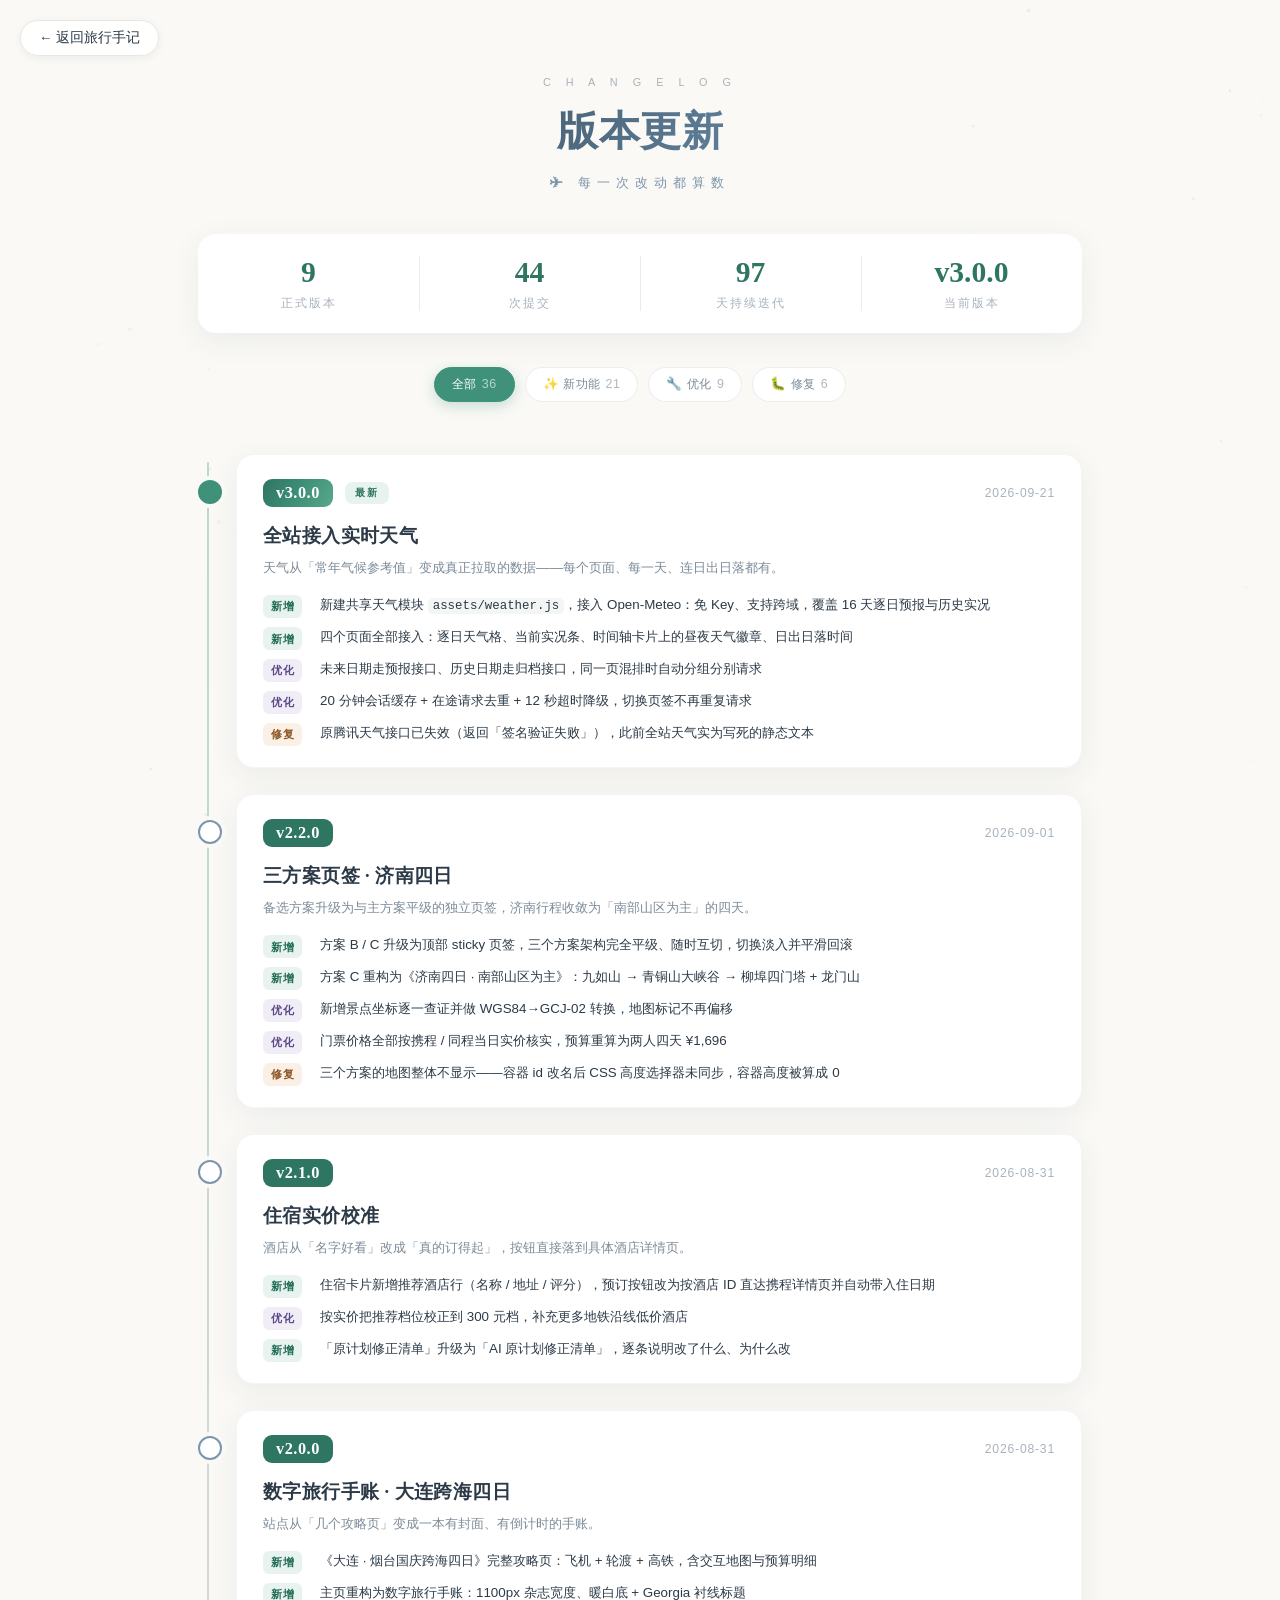
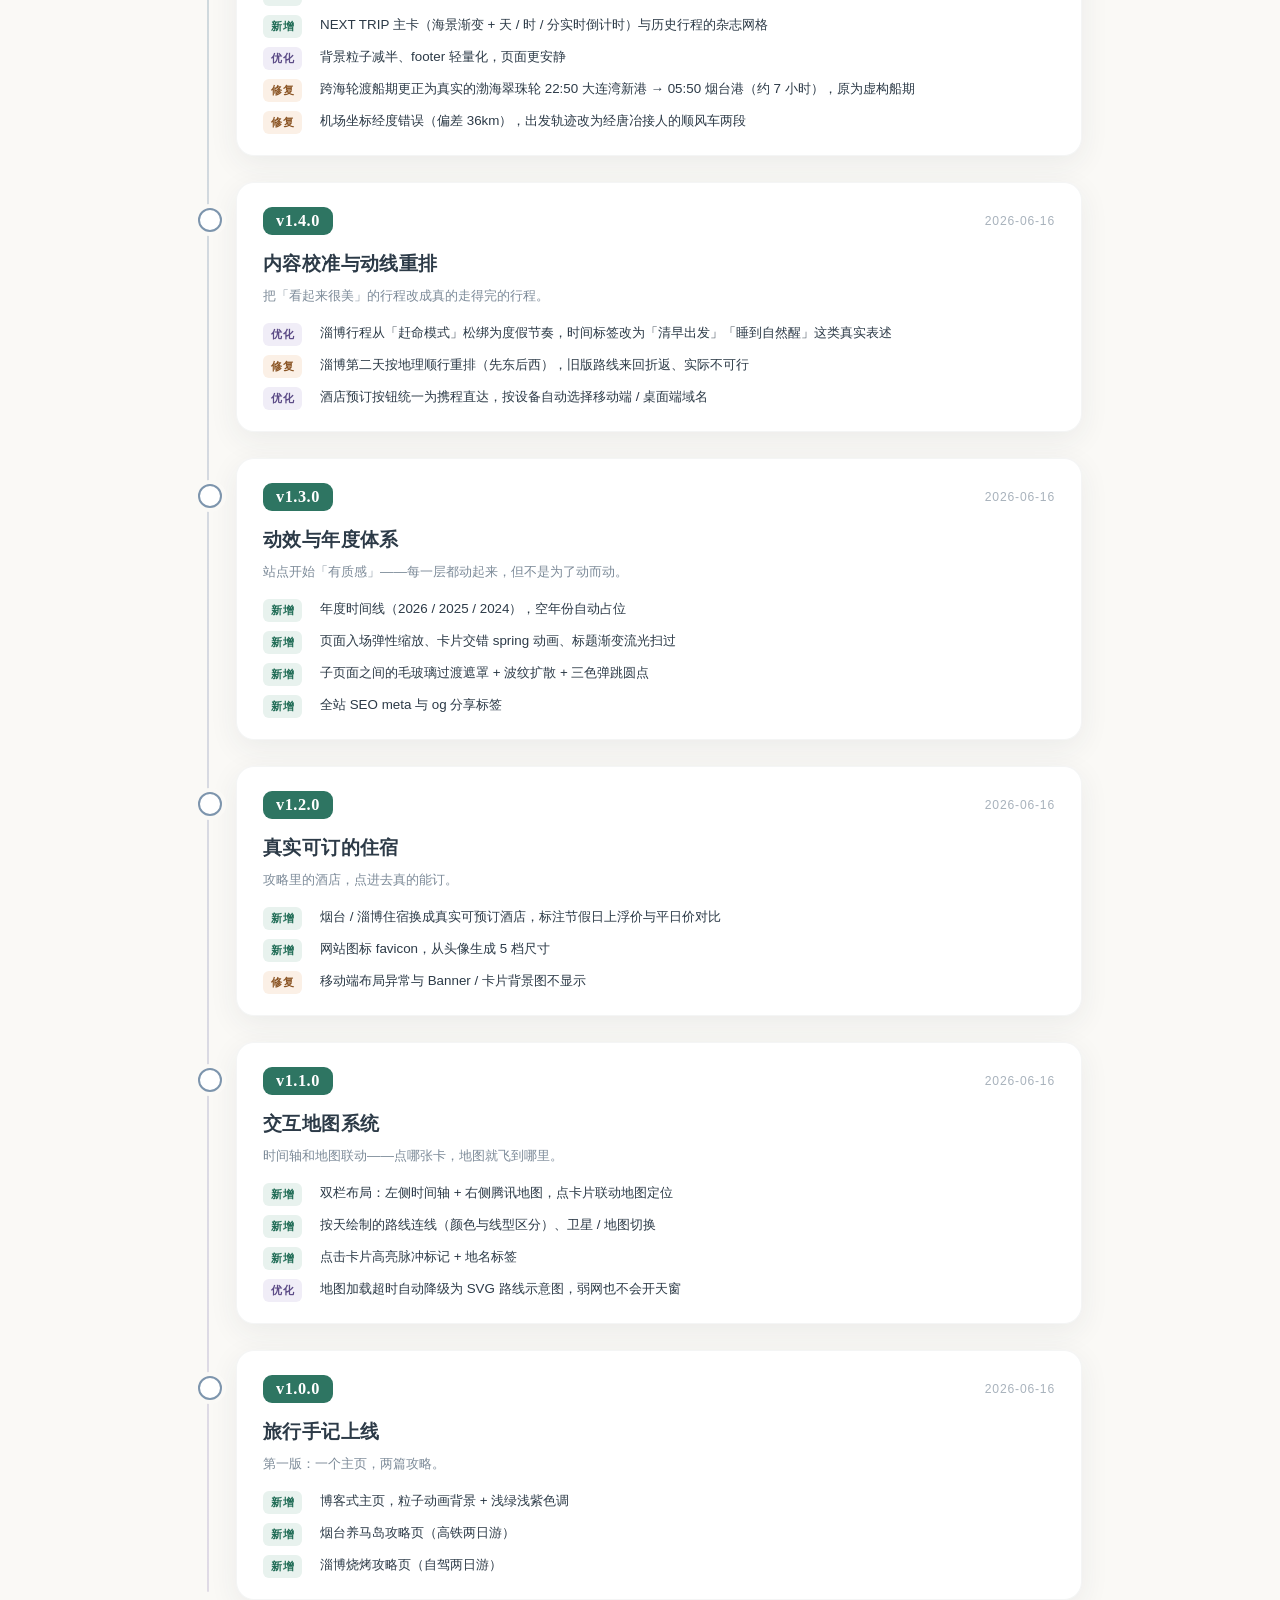
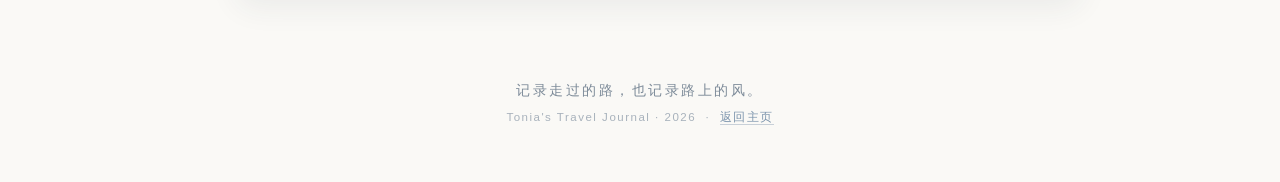
==== changelog/index.html @ cb2de450 "feat: 新增版本更新页 changelog，记录每次迭代 - 新建 changelog/index.html：竖向时间轴 + 版本卡片，收录 9 个正式版本、36 条变更 - 版本体系梳理自 44" ====
<!DOCTYPE html>
<html lang="zh-CN">
<head>
<meta charset="UTF-8">
<meta name="viewport" content="width=device-width, initial-scale=1.0">
<meta name="description" content="Tonia's Travel Journal 版本更新记录 — 每一次改动的完整日志：新增攻略、交互地图、实时天气、UI 重构与问题修复。">
<meta property="og:title" content="版本更新 · Changelog | Tonia's Travel Journal">
<meta property="og:description" content="旅行手记的每一次迭代都在这里：从第一版上线到全站实时天气。">
<meta property="og:type" content="website">
<title>版本更新 · Changelog | Tonia's Travel Journal</title>
<link rel="icon" type="image/png" sizes="32x32" href="../assets/favicon-32.png">
<link rel="icon" type="image/png" sizes="16x16" href="../assets/favicon-16.png">
<link rel="apple-touch-icon" sizes="128x128" href="../assets/favicon-128.png">
<style>
:root{
    --bg:#faf9f6; --card:#ffffff;
    --text:#2c3a47; --text-light:#7d8b99; --text-faint:#a8b2bc;
    --teal:#3f9179; --teal-deep:#2e7562; --teal-soft:#e8f2ee;
    --mist:#7d95ad; --lav:#a99bc4; --lav-soft:#f0edf7;
    --orange:#cf8a55; --orange-soft:#fbf0e6;
    --line:rgba(44,58,71,.1);
    --shadow:0 8px 30px rgba(44,58,71,.07);
    --shadow-hover:0 14px 40px rgba(44,58,71,.12);
}
*{margin:0;padding:0;box-sizing:border-box}
body{
    font-family:-apple-system,BlinkMacSystemFont,'PingFang SC','Noto Sans SC',sans-serif;
    background:var(--bg);color:var(--text);min-height:100vh;overflow-x:hidden;
    -webkit-font-smoothing:antialiased;
    animation:pageIn .55s ease-out;
}
@keyframes pageIn{from{opacity:0}to{opacity:1}}

/* 返回按钮 — 与攻略页一致 */
.back-btn{
    position:fixed;top:20px;left:20px;z-index:1000;
    background:rgba(255,255,255,.9);backdrop-filter:blur(10px);
    border:1px solid #e5e7eb;border-radius:30px;padding:8px 18px;
    text-decoration:none;color:var(--text);font-size:.85rem;font-weight:500;
    box-shadow:0 2px 8px rgba(0,0,0,.06);transition:all .2s;
    display:flex;align-items:center;gap:6px;
}
.back-btn:hover{background:#fff;transform:translateY(-1px);box-shadow:0 4px 12px rgba(0,0,0,.1)}

/* 背景星点 */
#particles{position:fixed;top:0;left:0;width:100%;height:100%;z-index:0;pointer-events:none}

.container{position:relative;z-index:1;max-width:940px;margin:0 auto;padding:0 28px}

/* ─── Hero ─── */
.hero{text-align:center;padding:76px 20px 0}
.hero .eyebrow{
    font-size:.68rem;letter-spacing:6px;color:var(--text-faint);font-weight:500;
}
.hero h1{
    margin-top:16px;
    font-family:Georgia,'Times New Roman','Noto Serif SC',serif;
    font-size:clamp(1.9rem,4.2vw,2.55rem);font-weight:600;letter-spacing:.5px;
    background:linear-gradient(118deg,#2c3a47 0%,#5b7a93 58%,#8a7fae 100%);
    -webkit-background-clip:text;-webkit-text-fill-color:transparent;background-clip:text;
}
.hero .subtitle{margin-top:15px;font-size:.82rem;color:var(--mist);letter-spacing:6px}

/* 统计条 */
.stats{
    display:flex;justify-content:center;gap:0;flex-wrap:wrap;
    margin-top:42px;background:var(--card);border-radius:18px;
    box-shadow:var(--shadow);overflow:hidden;
}
.stat{flex:1;min-width:150px;padding:22px 16px;text-align:center;position:relative}
.stat+.stat::before{
    content:'';position:absolute;left:0;top:22%;height:56%;width:1px;background:var(--line);
}
.stat b{
    display:block;font-family:Georgia,serif;font-size:1.85rem;font-weight:600;
    color:var(--teal-deep);font-variant-numeric:tabular-nums;line-height:1.1;
}
.stat span{display:block;margin-top:7px;font-size:.72rem;letter-spacing:2px;color:var(--text-faint)}

/* ─── 筛选 ─── */
.filters{display:flex;justify-content:center;gap:10px;flex-wrap:wrap;margin-top:34px}
.chip{
    cursor:pointer;user-select:none;
    font-size:.78rem;letter-spacing:.5px;font-weight:500;
    padding:8px 17px;border-radius:20px;
    background:var(--card);color:var(--text-light);
    border:1px solid rgba(44,58,71,.09);
    transition:all .2s ease;
}
.chip:hover{color:var(--text);border-color:rgba(63,145,121,.35);transform:translateY(-1px)}
.chip.active{background:var(--teal);color:#fff;border-color:var(--teal);box-shadow:0 4px 14px rgba(63,145,121,.28)}
.chip .c{opacity:.62;margin-left:5px;font-variant-numeric:tabular-nums}

/* ─── 时间轴 ─── */
.timeline{position:relative;margin-top:52px;padding-left:38px}
.timeline::before{
    content:'';position:absolute;left:9px;top:8px;bottom:8px;width:2px;border-radius:1px;
    background:linear-gradient(180deg,var(--teal) 0%,var(--mist) 46%,var(--lav) 100%);
    opacity:.32;
}
.release{position:relative;margin-bottom:26px;animation:fadeUp .45s ease-out both}
@keyframes fadeUp{from{opacity:0;transform:translateY(14px)}to{opacity:1;transform:translateY(0)}}
.release::before{
    content:'';position:absolute;left:-38px;top:26px;
    width:20px;height:20px;border-radius:50%;
    background:var(--card);border:2px solid var(--mist);
    box-shadow:0 0 0 4px var(--bg);
    transition:all .25s ease;z-index:1;
}
.release.latest::before{border-color:var(--teal);background:var(--teal)}
.release.hidden{display:none}
.release:hover::before{transform:scale(1.16);border-color:var(--teal)}

.rel-card{
    background:var(--card);border-radius:18px;padding:24px 26px 22px;
    box-shadow:var(--shadow);border:1px solid rgba(44,58,71,.05);
    transition:transform .24s ease,box-shadow .24s ease;
}
.release:hover .rel-card{transform:translateY(-3px);box-shadow:var(--shadow-hover)}

.rel-head{display:flex;align-items:center;gap:12px;flex-wrap:wrap}
.ver{
    font-family:Georgia,serif;font-size:1.02rem;font-weight:700;letter-spacing:.5px;
    color:#fff;background:var(--teal-deep);padding:4px 13px;border-radius:9px;
    font-variant-numeric:tabular-nums;
}
.release.latest .ver{background:linear-gradient(118deg,#2e7562,#3f9179 55%,#5aa88c)}
.ver-tag{
    font-size:.64rem;font-weight:600;letter-spacing:2px;
    color:var(--teal-deep);background:var(--teal-soft);
    padding:4px 10px;border-radius:8px;
}
.rel-date{
    font-size:.76rem;color:var(--text-faint);letter-spacing:.8px;
    font-variant-numeric:tabular-nums;margin-left:auto;
}
.rel-title{
    margin-top:16px;font-size:1.16rem;font-weight:700;letter-spacing:.4px;
    font-family:Georgia,'Noto Serif SC',serif;
}
.rel-desc{margin-top:7px;font-size:.84rem;color:var(--text-light);line-height:1.72}

/* 变更条目 */
.rel-list{list-style:none;margin-top:15px;display:flex;flex-direction:column;gap:9px}
.rel-list li{
    position:relative;padding-left:57px;font-size:.835rem;line-height:1.72;
    color:var(--text);animation:itemIn .3s ease-out both;
}
@keyframes itemIn{from{opacity:0}to{opacity:1}}
.rel-list li.hidden{display:none}
.rel-list li .k{
    position:absolute;left:0;top:1px;
    font-size:.66rem;font-weight:600;letter-spacing:.5px;
    padding:2.5px 8px;border-radius:6px;white-space:nowrap;
}
.k.feat{color:#1f6b55;background:var(--teal-soft)}
.k.impr{color:#5b4a86;background:var(--lav-soft)}
.k.fix {color:#8a5424;background:var(--orange-soft)}
.rel-list li b{font-weight:700}
.rel-list li code{
    font-family:ui-monospace,SFMono-Regular,Menlo,Consolas,monospace;
    font-size:.93em;background:rgba(44,58,71,.05);
    padding:1px 5px;border-radius:5px;
}

/* 空态 */
.empty-filter{
    display:none;text-align:center;padding:56px 20px;color:var(--text-faint);
}
.empty-filter.on{display:block}
.empty-filter .e-icon{font-size:1.7rem;opacity:.6;display:block;margin-bottom:12px}
.empty-filter p{font-size:.86rem;letter-spacing:1px}

/* Footer */
.footer{text-align:center;padding:56px 20px 58px}
.footer .f-quote{font-size:.85rem;color:var(--text-light);letter-spacing:2.5px}
.footer .f-meta{margin-top:10px;font-size:.72rem;color:var(--text-faint);letter-spacing:1.5px}
.footer .f-meta a{color:var(--mist);text-decoration:none;border-bottom:1px solid rgba(125,149,173,.4);padding-bottom:1px}
.footer .f-meta a:hover{color:var(--teal);border-color:rgba(63,145,121,.5)}

/* 响应式 */
@media(max-width:767px){
    .back-btn{top:14px;left:14px;padding:7px 15px;font-size:.8rem}
    .hero{padding:70px 16px 0}
    .hero .eyebrow{letter-spacing:4px}
    .container{padding:0 18px}
    .stats{margin-top:32px;border-radius:15px}
    .stat{min-width:0;flex:1 1 33.333%;padding:17px 8px}
    .stat+.stat::before{display:none}
    .stat:nth-child(2)::before{display:block}
    .stat b{font-size:1.42rem}
    .stat span{font-size:.63rem;letter-spacing:1px}
    .filters{gap:8px;margin-top:26px}
    .chip{padding:7px 13px;font-size:.74rem}
    .timeline{margin-top:38px;padding-left:26px}
    .timeline::before{left:5px}
    .release::before{left:-26px;top:22px;width:14px;height:14px;border-width:2px;box-shadow:0 0 0 3px var(--bg)}
    .rel-card{padding:20px 18px 18px;border-radius:15px}
    .rel-title{font-size:1.04rem}
    .rel-date{margin-left:0;width:100%;margin-top:2px}
    .rel-list li{padding-left:0;padding-top:19px}
    .rel-list li .k{top:0}
}
</style>
</head>
<body>

<canvas id="particles"></canvas>
<a href="../" class="back-btn">← 返回旅行手记</a>

<div class="container">

    <header class="hero">
        <p class="eyebrow">C H A N G E L O G</p>
        <h1>版本更新</h1>
        <p class="subtitle">✈ 每一次改动都算数</p>
    </header>

    <div class="stats">
        <div class="stat"><b id="s-ver">—</b><span>正式版本</span></div>
        <div class="stat"><b id="s-commit">44</b><span>次提交</span></div>
        <div class="stat"><b id="s-day">97</b><span>天持续迭代</span></div>
        <div class="stat"><b id="s-cur">v3.0.0</b><span>当前版本</span></div>
    </div>

    <div class="filters" id="filters">
        <div class="chip active" data-filter="all">全部<span class="c" data-count="all"></span></div>
        <div class="chip" data-filter="feat">✨ 新功能<span class="c" data-count="feat"></span></div>
        <div class="chip" data-filter="impr">🔧 优化<span class="c" data-count="impr"></span></div>
        <div class="chip" data-filter="fix">🐛 修复<span class="c" data-count="fix"></span></div>
    </div>

    <div class="timeline" id="timeline">

        <!-- ══════════ v3.0.0 ══════════ -->
        <article class="release latest" data-ver="3.0.0" id="v3-0-0">
            <div class="rel-card">
                <div class="rel-head">
                    <span class="ver">v3.0.0</span>
                    <span class="ver-tag">最新</span>
                    <span class="rel-date">2026-09-21</span>
                </div>
                <h2 class="rel-title">全站接入实时天气</h2>
                <p class="rel-desc">天气从「常年气候参考值」变成真正拉取的数据——每个页面、每一天、连日出日落都有。</p>
                <ul class="rel-list">
                    <li data-type="feat"><span class="k feat">新增</span>新建共享天气模块 <code>assets/weather.js</code>，接入 Open-Meteo：免 Key、支持跨域，覆盖 16 天逐日预报与历史实况</li>
                    <li data-type="feat"><span class="k feat">新增</span>四个页面全部接入：逐日天气格、当前实况条、时间轴卡片上的昼夜天气徽章、日出日落时间</li>
                    <li data-type="impr"><span class="k impr">优化</span>未来日期走预报接口、历史日期走归档接口，同一页混排时自动分组分别请求</li>
                    <li data-type="impr"><span class="k impr">优化</span>20 分钟会话缓存 + 在途请求去重 + 12 秒超时降级，切换页签不再重复请求</li>
                    <li data-type="fix"><span class="k fix">修复</span>原腾讯天气接口已失效（返回「签名验证失败」），此前全站天气实为写死的静态文本</li>
                </ul>
            </div>
        </article>

        <!-- ══════════ v2.2.0 ══════════ -->
        <article class="release" data-ver="2.2.0" id="v2-2-0">
            <div class="rel-card">
                <div class="rel-head">
                    <span class="ver">v2.2.0</span>
                    <span class="rel-date">2026-09-01</span>
                </div>
                <h2 class="rel-title">三方案页签 · 济南四日</h2>
                <p class="rel-desc">备选方案升级为与主方案平级的独立页签，济南行程收敛为「南部山区为主」的四天。</p>
                <ul class="rel-list">
                    <li data-type="feat"><span class="k feat">新增</span>方案 B / C 升级为顶部 sticky 页签，三个方案架构完全平级、随时互切，切换淡入并平滑回滚</li>
                    <li data-type="feat"><span class="k feat">新增</span>方案 C 重构为《济南四日 · 南部山区为主》：九如山 → 青铜山大峡谷 → 柳埠四门塔 + 龙门山</li>
                    <li data-type="impr"><span class="k impr">优化</span>新增景点坐标逐一查证并做 WGS84→GCJ-02 转换，地图标记不再偏移</li>
                    <li data-type="impr"><span class="k impr">优化</span>门票价格全部按携程 / 同程当日实价核实，预算重算为两人四天 ¥1,696</li>
                    <li data-type="fix"><span class="k fix">修复</span>三个方案的地图整体不显示——容器 id 改名后 CSS 高度选择器未同步，容器高度被算成 0</li>
                </ul>
            </div>
        </article>

        <!-- ══════════ v2.1.0 ══════════ -->
        <article class="release" data-ver="2.1.0" id="v2-1-0">
            <div class="rel-card">
                <div class="rel-head">
                    <span class="ver">v2.1.0</span>
                    <span class="rel-date">2026-08-31</span>
                </div>
                <h2 class="rel-title">住宿实价校准</h2>
                <p class="rel-desc">酒店从「名字好看」改成「真的订得起」，按钮直接落到具体酒店详情页。</p>
                <ul class="rel-list">
                    <li data-type="feat"><span class="k feat">新增</span>住宿卡片新增推荐酒店行（名称 / 地址 / 评分），预订按钮改为按酒店 ID 直达携程详情页并自动带入住日期</li>
                    <li data-type="impr"><span class="k impr">优化</span>按实价把推荐档位校正到 300 元档，补充更多地铁沿线低价酒店</li>
                    <li data-type="feat"><span class="k feat">新增</span>「原计划修正清单」升级为「AI 原计划修正清单」，逐条说明改了什么、为什么改</li>
                </ul>
            </div>
        </article>

        <!-- ══════════ v2.0.0 ══════════ -->
        <article class="release" data-ver="2.0.0" id="v2-0-0">
            <div class="rel-card">
                <div class="rel-head">
                    <span class="ver">v2.0.0</span>
                    <span class="rel-date">2026-08-31</span>
                </div>
                <h2 class="rel-title">数字旅行手账 · 大连跨海四日</h2>
                <p class="rel-desc">站点从「几个攻略页」变成一本有封面、有倒计时的手账。</p>
                <ul class="rel-list">
                    <li data-type="feat"><span class="k feat">新增</span>《大连 · 烟台国庆跨海四日》完整攻略页：飞机 + 轮渡 + 高铁，含交互地图与预算明细</li>
                    <li data-type="feat"><span class="k feat">新增</span>主页重构为数字旅行手账：1100px 杂志宽度、暖白底 + Georgia 衬线标题</li>
                    <li data-type="feat"><span class="k feat">新增</span>NEXT TRIP 主卡（海景渐变 + 天 / 时 / 分实时倒计时）与历史行程的杂志网格</li>
                    <li data-type="impr"><span class="k impr">优化</span>背景粒子减半、footer 轻量化，页面更安静</li>
                    <li data-type="fix"><span class="k fix">修复</span>跨海轮渡船期更正为真实的渤海翠珠轮 22:50 大连湾新港 → 05:50 烟台港（约 7 小时），原为虚构船期</li>
                    <li data-type="fix"><span class="k fix">修复</span>机场坐标经度错误（偏差 36km），出发轨迹改为经唐冶接人的顺风车两段</li>
                </ul>
            </div>
        </article>

        <!-- ══════════ v1.4.0 ══════════ -->
        <article class="release" data-ver="1.4.0" id="v1-4-0">
            <div class="rel-card">
                <div class="rel-head">
                    <span class="ver">v1.4.0</span>
                    <span class="rel-date">2026-06-16</span>
                </div>
                <h2 class="rel-title">内容校准与动线重排</h2>
                <p class="rel-desc">把「看起来很美」的行程改成真的走得完的行程。</p>
                <ul class="rel-list">
                    <li data-type="impr"><span class="k impr">优化</span>淄博行程从「赶命模式」松绑为度假节奏，时间标签改为「清早出发」「睡到自然醒」这类真实表述</li>
                    <li data-type="fix"><span class="k fix">修复</span>淄博第二天按地理顺行重排（先东后西），旧版路线来回折返、实际不可行</li>
                    <li data-type="impr"><span class="k impr">优化</span>酒店预订按钮统一为携程直达，按设备自动选择移动端 / 桌面端域名</li>
                </ul>
            </div>
        </article>

        <!-- ══════════ v1.3.0 ══════════ -->
        <article class="release" data-ver="1.3.0" id="v1-3-0">
            <div class="rel-card">
                <div class="rel-head">
                    <span class="ver">v1.3.0</span>
                    <span class="rel-date">2026-06-16</span>
                </div>
                <h2 class="rel-title">动效与年度体系</h2>
                <p class="rel-desc">站点开始「有质感」——每一层都动起来，但不是为了动而动。</p>
                <ul class="rel-list">
                    <li data-type="feat"><span class="k feat">新增</span>年度时间线（2026 / 2025 / 2024），空年份自动占位</li>
                    <li data-type="feat"><span class="k feat">新增</span>页面入场弹性缩放、卡片交错 spring 动画、标题渐变流光扫过</li>
                    <li data-type="feat"><span class="k feat">新增</span>子页面之间的毛玻璃过渡遮罩 + 波纹扩散 + 三色弹跳圆点</li>
                    <li data-type="feat"><span class="k feat">新增</span>全站 SEO meta 与 og 分享标签</li>
                </ul>
            </div>
        </article>

        <!-- ══════════ v1.2.0 ══════════ -->
        <article class="release" data-ver="1.2.0" id="v1-2-0">
            <div class="rel-card">
                <div class="rel-head">
                    <span class="ver">v1.2.0</span>
                    <span class="rel-date">2026-06-16</span>
                </div>
                <h2 class="rel-title">真实可订的住宿</h2>
                <p class="rel-desc">攻略里的酒店，点进去真的能订。</p>
                <ul class="rel-list">
                    <li data-type="feat"><span class="k feat">新增</span>烟台 / 淄博住宿换成真实可预订酒店，标注节假日上浮价与平日价对比</li>
                    <li data-type="feat"><span class="k feat">新增</span>网站图标 favicon，从头像生成 5 档尺寸</li>
                    <li data-type="fix"><span class="k fix">修复</span>移动端布局异常与 Banner / 卡片背景图不显示</li>
                </ul>
            </div>
        </article>

        <!-- ══════════ v1.1.0 ══════════ -->
        <article class="release" data-ver="1.1.0" id="v1-1-0">
            <div class="rel-card">
                <div class="rel-head">
                    <span class="ver">v1.1.0</span>
                    <span class="rel-date">2026-06-16</span>
                </div>
                <h2 class="rel-title">交互地图系统</h2>
                <p class="rel-desc">时间轴和地图联动——点哪张卡，地图就飞到哪里。</p>
                <ul class="rel-list">
                    <li data-type="feat"><span class="k feat">新增</span>双栏布局：左侧时间轴 + 右侧腾讯地图，点卡片联动地图定位</li>
                    <li data-type="feat"><span class="k feat">新增</span>按天绘制的路线连线（颜色与线型区分）、卫星 / 地图切换</li>
                    <li data-type="feat"><span class="k feat">新增</span>点击卡片高亮脉冲标记 + 地名标签</li>
                    <li data-type="impr"><span class="k impr">优化</span>地图加载超时自动降级为 SVG 路线示意图，弱网也不会开天窗</li>
                </ul>
            </div>
        </article>

        <!-- ══════════ v1.0.0 ══════════ -->
        <article class="release" data-ver="1.0.0" id="v1-0-0">
            <div class="rel-card">
                <div class="rel-head">
                    <span class="ver">v1.0.0</span>
                    <span class="rel-date">2026-06-16</span>
                </div>
                <h2 class="rel-title">旅行手记上线</h2>
                <p class="rel-desc">第一版：一个主页，两篇攻略。</p>
                <ul class="rel-list">
                    <li data-type="feat"><span class="k feat">新增</span>博客式主页，粒子动画背景 + 浅绿浅紫色调</li>
                    <li data-type="feat"><span class="k feat">新增</span>烟台养马岛攻略页（高铁两日游）</li>
                    <li data-type="feat"><span class="k feat">新增</span>淄博烧烤攻略页（自驾两日游）</li>
                </ul>
            </div>
        </article>

    </div>

    <div class="empty-filter" id="empty-filter">
        <span class="e-icon">🗂️</span>
        <p>这个分类下暂时没有记录</p>
    </div>

    <footer class="footer">
        <p class="f-quote">记录走过的路，也记录路上的风。</p>
        <p class="f-meta">Tonia's Travel Journal · 2026 &nbsp;·&nbsp; <a href="../">返回主页</a></p>
    </footer>
</div>

<script>
// ========== 背景星点 — 与主页一致 ==========
(function(){
    var c=document.getElementById('particles'),ctx=c.getContext('2d'),ps=[],w,h,mouse={x:-999,y:-999};
    function rz(){w=c.width=innerWidth;h=c.height=innerHeight}
    rz();addEventListener('resize',rz);
    if(matchMedia('(pointer:fine)').matches){
        addEventListener('mousemove',function(e){mouse.x=e.clientX;mouse.y=e.clientY});
        addEventListener('mouseleave',function(){mouse.x=-999;mouse.y=-999});
    }
    var gs=['#a8cbb8','#88b3a0','#c2d8ce','#cfc4dd','#b3a8c9'];
    function P(){
        this.x=Math.random()*w;this.y=Math.random()*h;this.s=.5+Math.random()*1.6;
        this.sx=(Math.random()-.5)*.35;this.sy=(Math.random()-.5)*.35;
        this.c=gs[Math.floor(Math.random()*gs.length)];
        this.a=.08+Math.random()*.12;this.ps=.004+Math.random()*.01;this.pd=Math.random()>.5?1:-1;
    }
    P.prototype.u=function(){
        this.a+=this.ps*this.pd;if(this.a>=.2)this.pd=-1;if(this.a<=.06)this.pd=1;
        var dx=mouse.x-this.x,dy=mouse.y-this.y,dist=Math.sqrt(dx*dx+dy*dy);
        if(dist<140&&dist>0){var f=.22/(dist*.03+1);this.sx+=dx*f*.008;this.sy+=dy*f*.008}
        this.x+=this.sx;this.y+=this.sy;this.sx*=.999;this.sy*=.999;
        if(this.x>w+20)this.x=-20;if(this.x<-20)this.x=w+20;
        if(this.y>h+20)this.y=-20;if(this.y<-20)this.y=h+20;
    };
    P.prototype.d=function(){ctx.beginPath();ctx.arc(this.x,this.y,this.s,0,Math.PI*2);ctx.fillStyle=this.c;ctx.globalAlpha=this.a;ctx.fill();ctx.globalAlpha=1};
    var cnt=Math.min(Math.floor(w*h/32000),40);
    for(var i=0;i<cnt;i++)ps.push(new P());
    function anim(){
        ctx.clearRect(0,0,w,h);
        for(var i=0;i<ps.length;i++){ps[i].u();ps[i].d();
            for(var j=i+1;j<ps.length;j++){var dx=ps[i].x-ps[j].x,dy=ps[i].y-ps[j].y,d=dx*dx+dy*dy;
                if(d<9000){ctx.beginPath();ctx.moveTo(ps[i].x,ps[i].y);ctx.lineTo(ps[j].x,ps[j].y);
                    ctx.strokeStyle='rgba(136,179,160,.045)';ctx.lineWidth=.5;ctx.stroke()}}}
        requestAnimationFrame(anim);
    }
    anim();
})();

// ========== 计数自动统计（新增版本后无需手工改数字）==========
(function(){
    var items=document.querySelectorAll('.rel-list li');
    var releases=document.querySelectorAll('.release');
    var tally={all:items.length,feat:0,impr:0,fix:0};

    items.forEach(function(li){
        var t=li.dataset.type;
        if(tally[t]!==undefined)tally[t]++;
    });

    document.querySelectorAll('.c[data-count]').forEach(function(el){
        var k=el.dataset.count;
        el.textContent=tally[k]!==undefined?tally[k]:'';
    });

    var verEl=document.getElementById('s-ver');
    if(verEl)verEl.textContent=releases.length;

    var curEl=document.getElementById('s-cur');
    if(curEl&&releases.length)curEl.textContent='v'+releases[0].dataset.ver;
})();

// ========== 分类筛选 ==========
(function(){
    var chips=document.querySelectorAll('.chip');
    var items=document.querySelectorAll('.rel-list li');
    var releases=document.querySelectorAll('.release');
    var empty=document.getElementById('empty-filter');

    chips.forEach(function(chip){
        chip.addEventListener('click',function(){
            var f=chip.dataset.filter;
            chips.forEach(function(c){c.classList.toggle('active',c===chip)});

            // 条目级过滤
            items.forEach(function(li){
                li.classList.toggle('hidden', f!=='all' && li.dataset.type!==f);
            });

            // 整个版本内无可见条目时，隐藏该版本卡（但「全部」时全显示）
            var visible=0;
            releases.forEach(function(rel){
                var shown=rel.querySelectorAll('.rel-list li:not(.hidden)').length;
                var hide=(f!=='all' && shown===0);
                rel.classList.toggle('hidden',hide);
                if(!hide)visible++;
            });

            empty.classList.toggle('on',visible===0);
        });
    });
})();

// ========== 从子页面返回时的入场过渡 ==========
(function(){
    var ref=document.referrer||'';
    if(ref && ref.indexOf(location.host)>=0){
        document.body.style.animation='none';
        document.body.style.opacity='0';
        requestAnimationFrame(function(){
            document.body.style.transition='opacity .35s ease';
            document.body.style.opacity='1';
        });
    }
})();
</script>
</body>
</html>
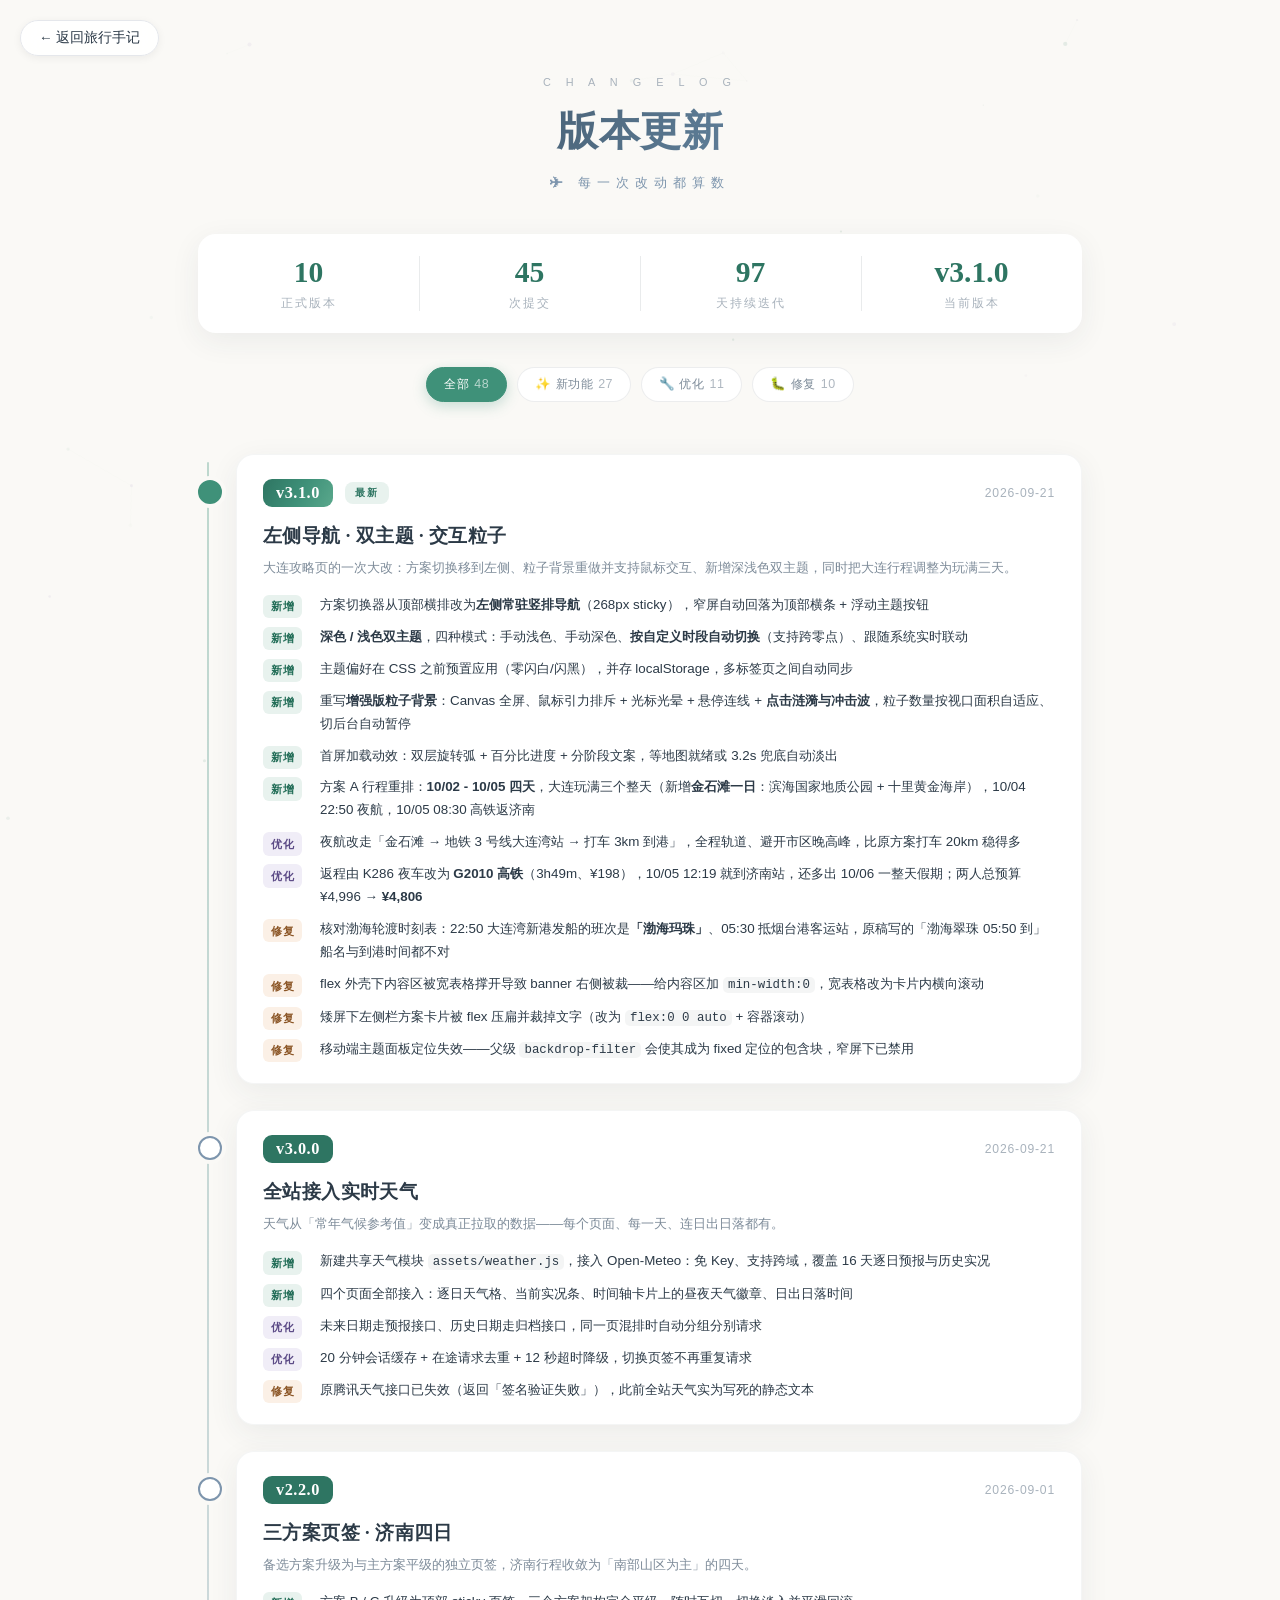
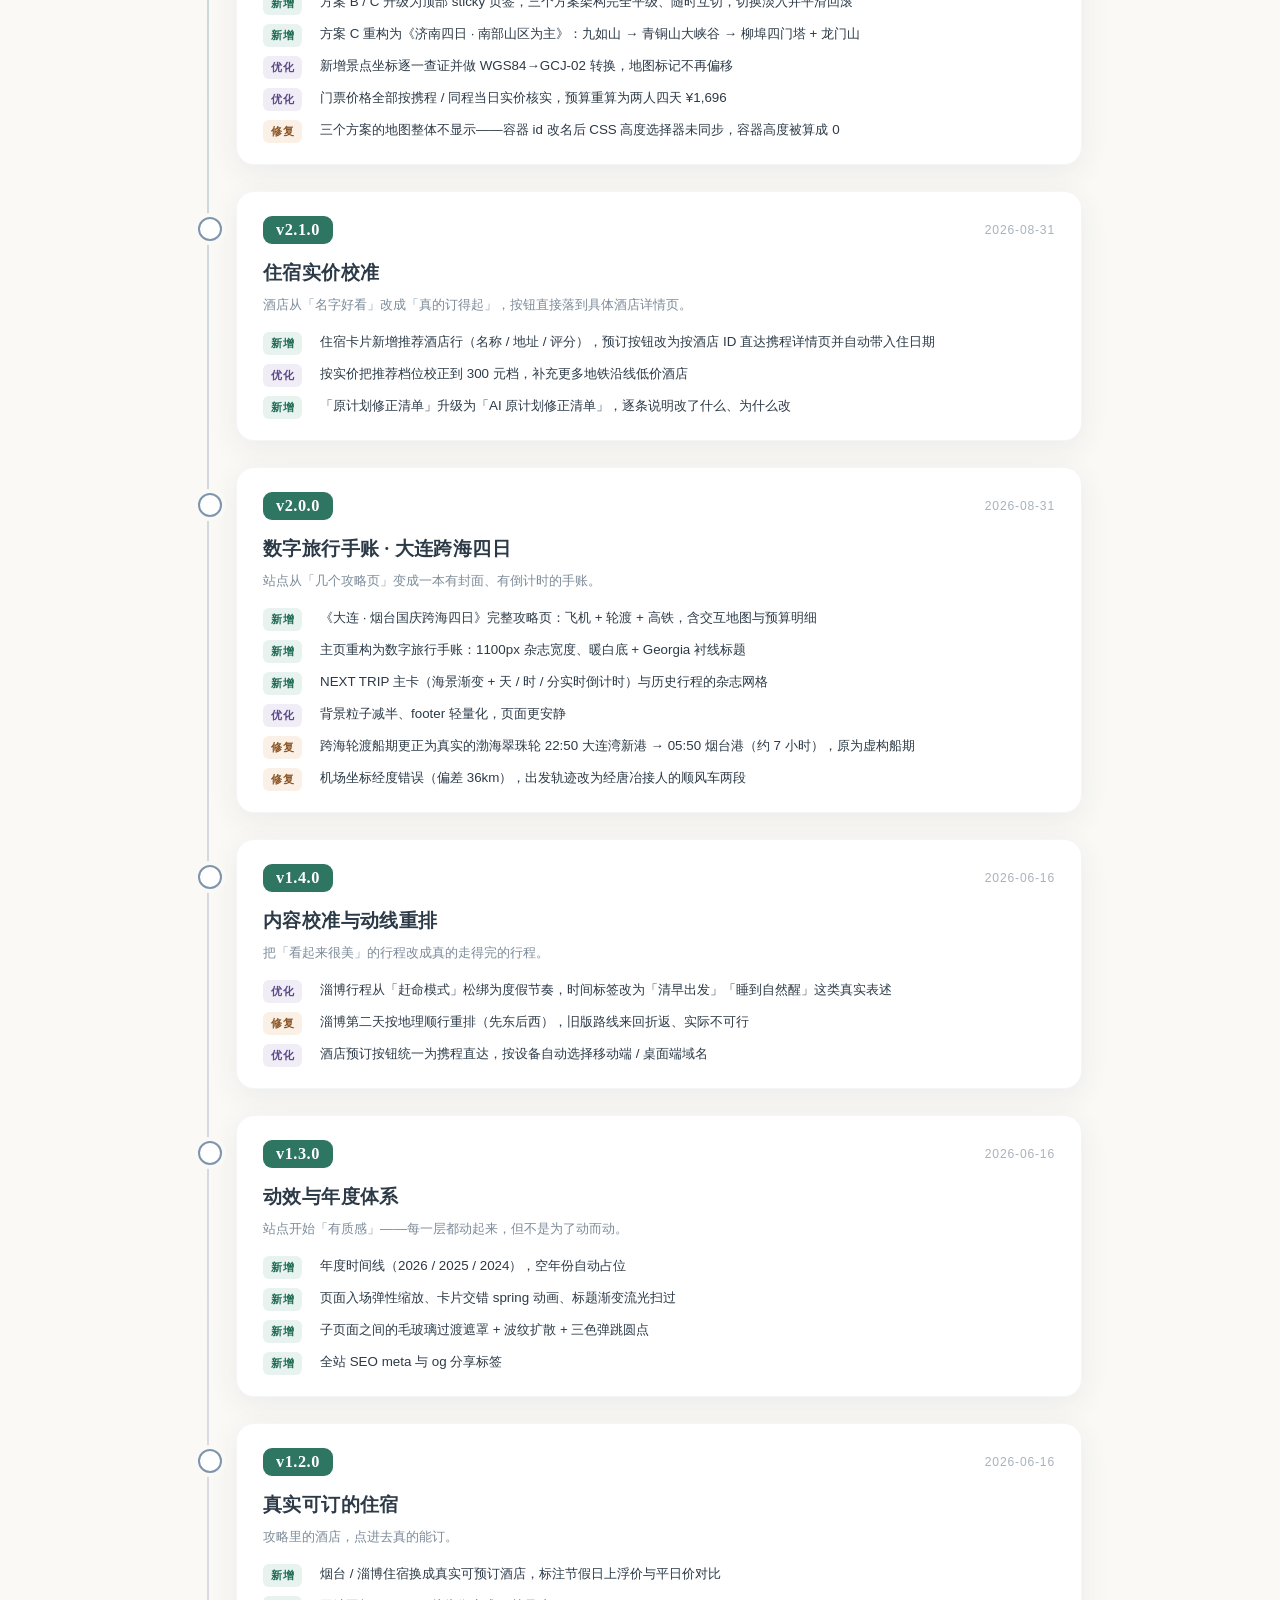
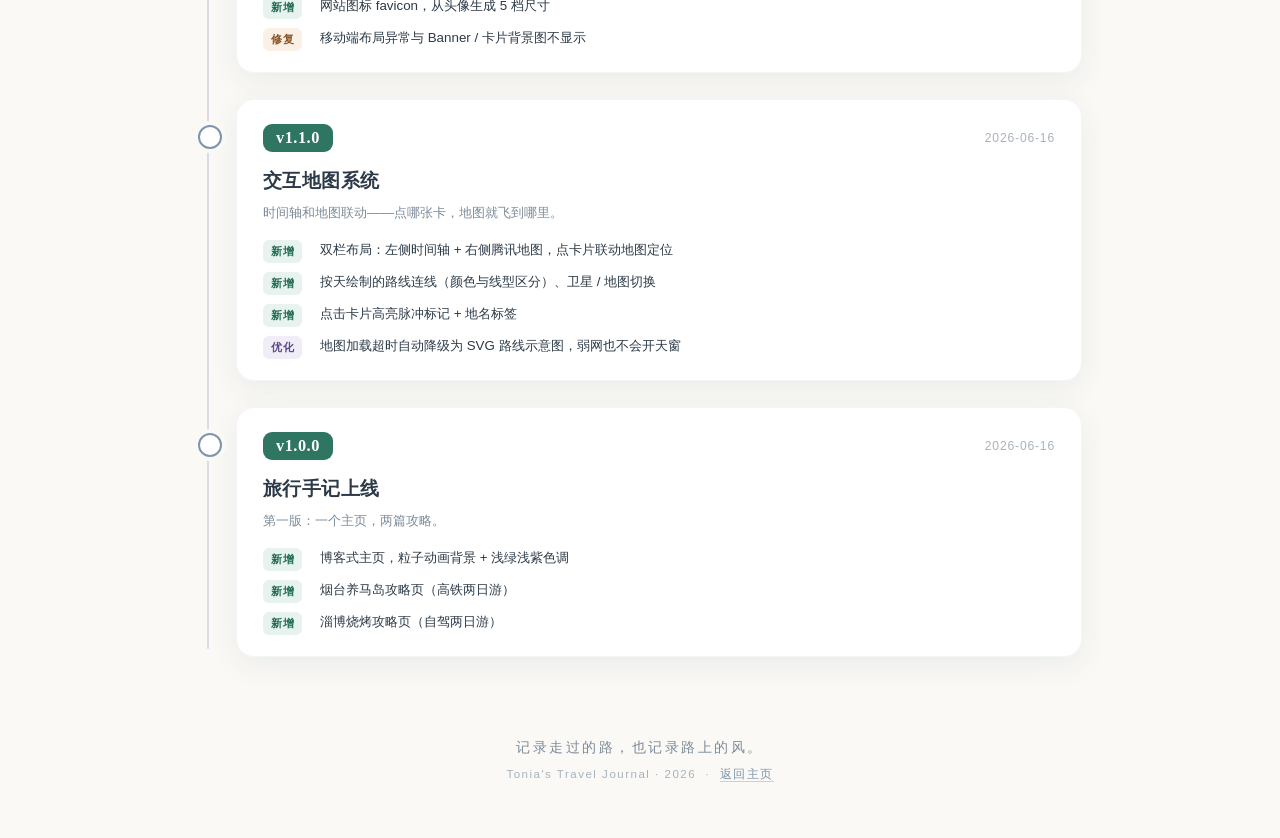
==== commit c63449d6: "feat: 大连攻略页左侧导航+双主题+交互粒子，行程改为大连玩满三天夜航返济 - PlanA 改为 10.02-10.05：大连住两晚玩满三天（含金石滩），10/4 22:50 渤海玛珠夜航跨渤海，" ====
--- a/changelog/index.html
+++ b/changelog/index.html
@@ -218,9 +218,9 @@
 
     <div class="stats">
         <div class="stat"><b id="s-ver">—</b><span>正式版本</span></div>
-        <div class="stat"><b id="s-commit">44</b><span>次提交</span></div>
+        <div class="stat"><b id="s-commit">45</b><span>次提交</span></div>
         <div class="stat"><b id="s-day">97</b><span>天持续迭代</span></div>
-        <div class="stat"><b id="s-cur">v3.0.0</b><span>当前版本</span></div>
+        <div class="stat"><b id="s-cur">v3.1.0</b><span>当前版本</span></div>
     </div>
 
     <div class="filters" id="filters">
@@ -232,12 +232,38 @@
 
     <div class="timeline" id="timeline">
 
+        <!-- ══════════ v3.1.0 ══════════ -->
+        <article class="release latest" data-ver="3.1.0" id="v3-1-0">
+            <div class="rel-card">
+                <div class="rel-head">
+                    <span class="ver">v3.1.0</span>
+                    <span class="ver-tag">最新</span>
+                    <span class="rel-date">2026-09-21</span>
+                </div>
+                <h2 class="rel-title">左侧导航 · 双主题 · 交互粒子</h2>
+                <p class="rel-desc">大连攻略页的一次大改：方案切换移到左侧、粒子背景重做并支持鼠标交互、新增深浅色双主题，同时把大连行程调整为玩满三天。</p>
+                <ul class="rel-list">
+                    <li data-type="feat"><span class="k feat">新增</span>方案切换器从顶部横排改为<b>左侧常驻竖排导航</b>（268px sticky），窄屏自动回落为顶部横条 + 浮动主题按钮</li>
+                    <li data-type="feat"><span class="k feat">新增</span><b>深色 / 浅色双主题</b>，四种模式：手动浅色、手动深色、<b>按自定义时段自动切换</b>（支持跨零点）、跟随系统实时联动</li>
+                    <li data-type="feat"><span class="k feat">新增</span>主题偏好在 CSS 之前预置应用（零闪白/闪黑），并存 localStorage，多标签页之间自动同步</li>
+                    <li data-type="feat"><span class="k feat">新增</span>重写<b>增强版粒子背景</b>：Canvas 全屏、鼠标引力排斥 + 光标光晕 + 悬停连线 + <b>点击涟漪与冲击波</b>，粒子数量按视口面积自适应、切后台自动暂停</li>
+                    <li data-type="feat"><span class="k feat">新增</span>首屏加载动效：双层旋转弧 + 百分比进度 + 分阶段文案，等地图就绪或 3.2s 兜底自动淡出</li>
+                    <li data-type="feat"><span class="k feat">新增</span>方案 A 行程重排：<b>10/02 - 10/05 四天</b>，大连玩满三个整天（新增<b>金石滩一日</b>：滨海国家地质公园 + 十里黄金海岸），10/04 22:50 夜航，10/05 08:30 高铁返济南</li>
+                    <li data-type="impr"><span class="k impr">优化</span>夜航改走「金石滩 → 地铁 3 号线大连湾站 → 打车 3km 到港」，全程轨道、避开市区晚高峰，比原方案打车 20km 稳得多</li>
+                    <li data-type="impr"><span class="k impr">优化</span>返程由 K286 夜车改为 <b>G2010 高铁</b>（3h49m、¥198），10/05 12:19 就到济南站，还多出 10/06 一整天假期；两人总预算 ¥4,996 → <b>¥4,806</b></li>
+                    <li data-type="fix"><span class="k fix">修复</span>核对渤海轮渡时刻表：22:50 大连湾新港发船的班次是<b>「渤海玛珠」</b>、05:30 抵烟台港客运站，原稿写的「渤海翠珠 05:50 到」船名与到港时间都不对</li>
+                    <li data-type="fix"><span class="k fix">修复</span>flex 外壳下内容区被宽表格撑开导致 banner 右侧被裁——给内容区加 <code>min-width:0</code>，宽表格改为卡片内横向滚动</li>
+                    <li data-type="fix"><span class="k fix">修复</span>矮屏下左侧栏方案卡片被 flex 压扁并裁掉文字（改为 <code>flex:0 0 auto</code> + 容器滚动）</li>
+                    <li data-type="fix"><span class="k fix">修复</span>移动端主题面板定位失效——父级 <code>backdrop-filter</code> 会使其成为 fixed 定位的包含块，窄屏下已禁用</li>
+                </ul>
+            </div>
+        </article>
+
         <!-- ══════════ v3.0.0 ══════════ -->
-        <article class="release latest" data-ver="3.0.0" id="v3-0-0">
+        <article class="release" data-ver="3.0.0" id="v3-0-0">
             <div class="rel-card">
                 <div class="rel-head">
                     <span class="ver">v3.0.0</span>
-                    <span class="ver-tag">最新</span>
                     <span class="rel-date">2026-09-21</span>
                 </div>
                 <h2 class="rel-title">全站接入实时天气</h2>
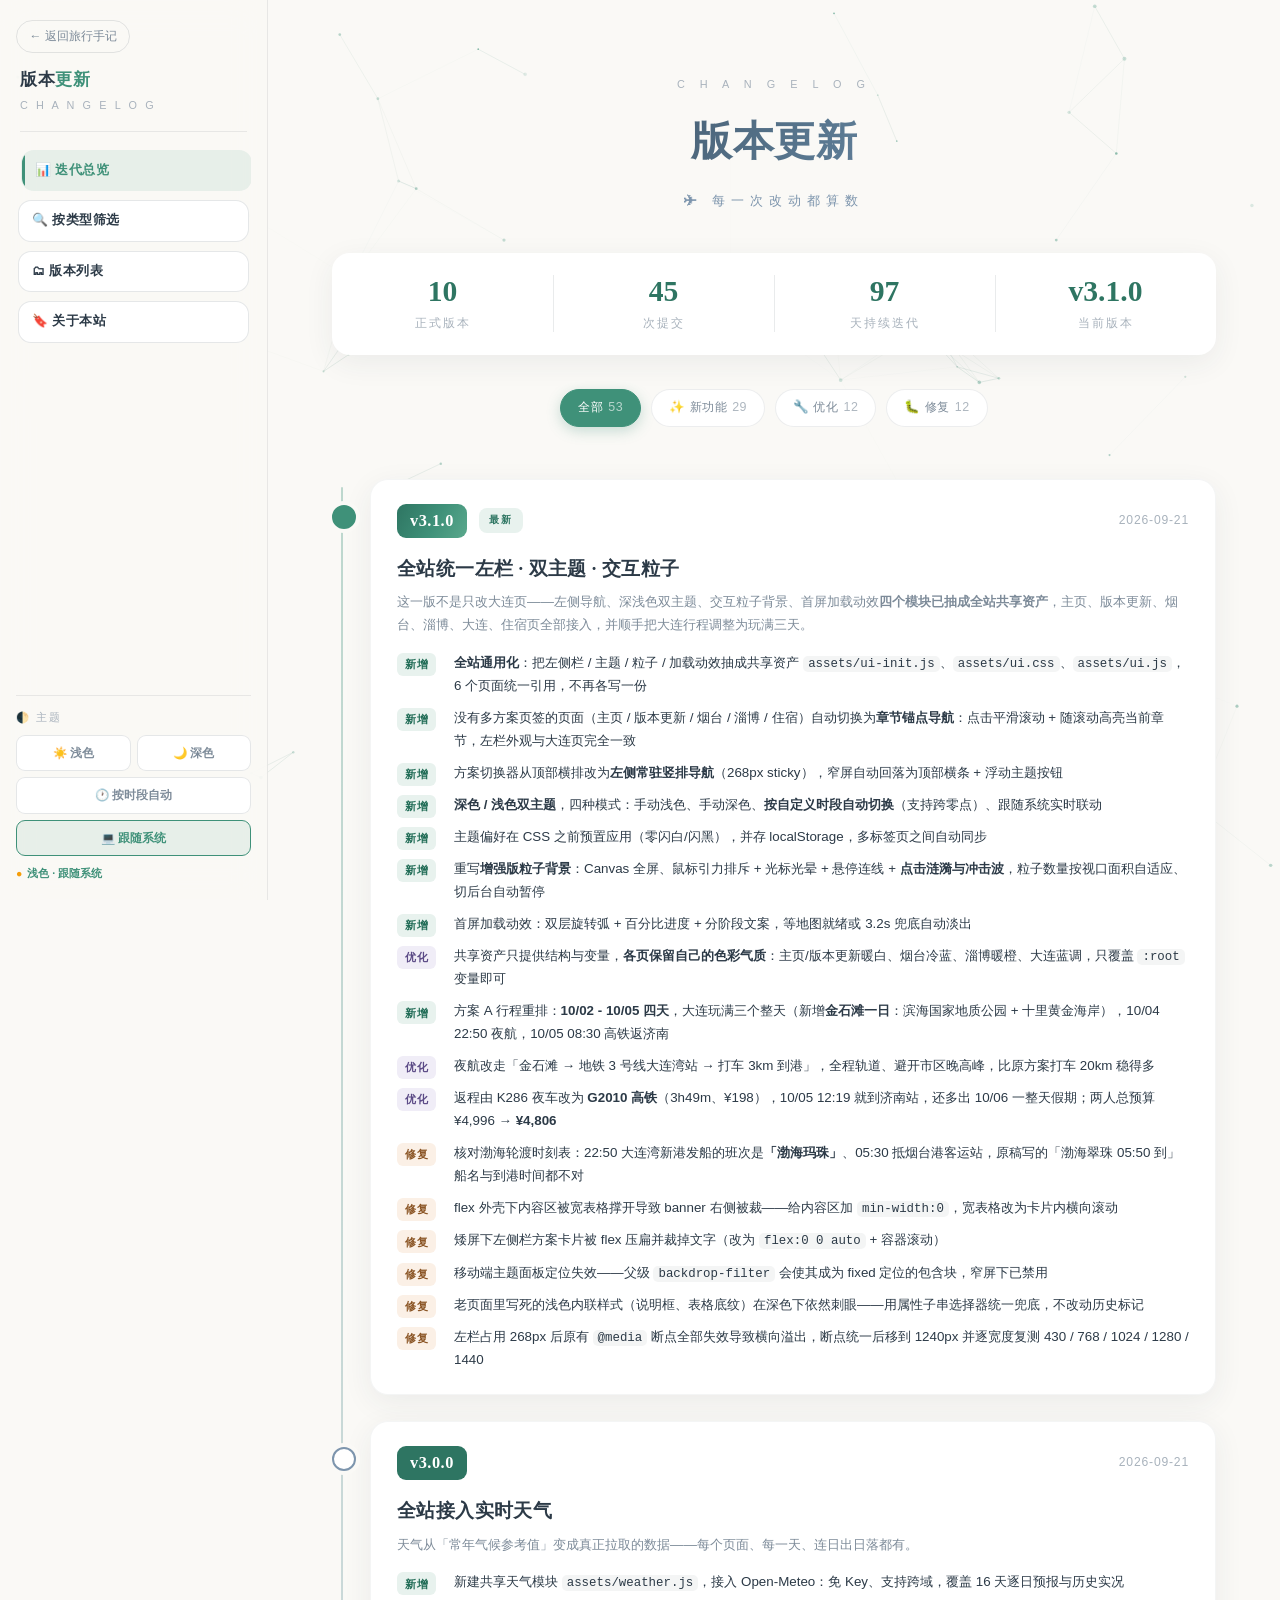
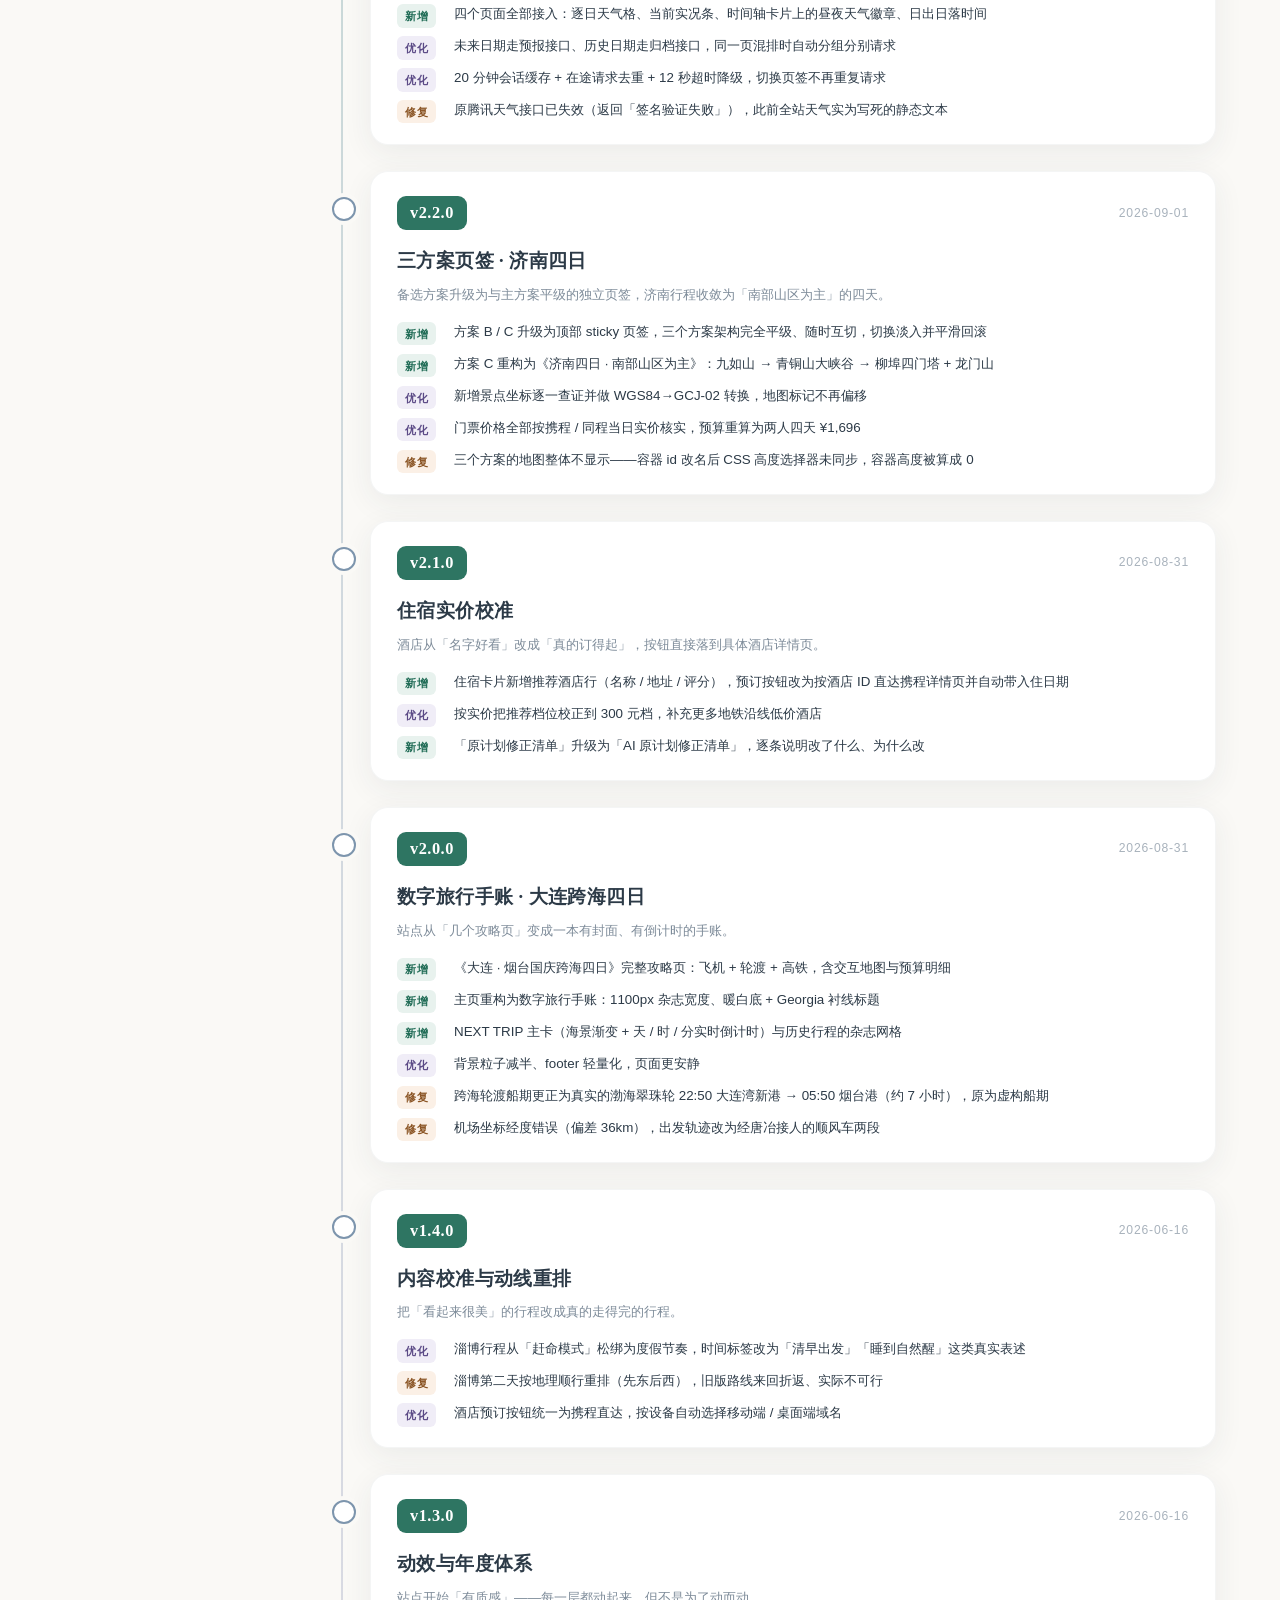
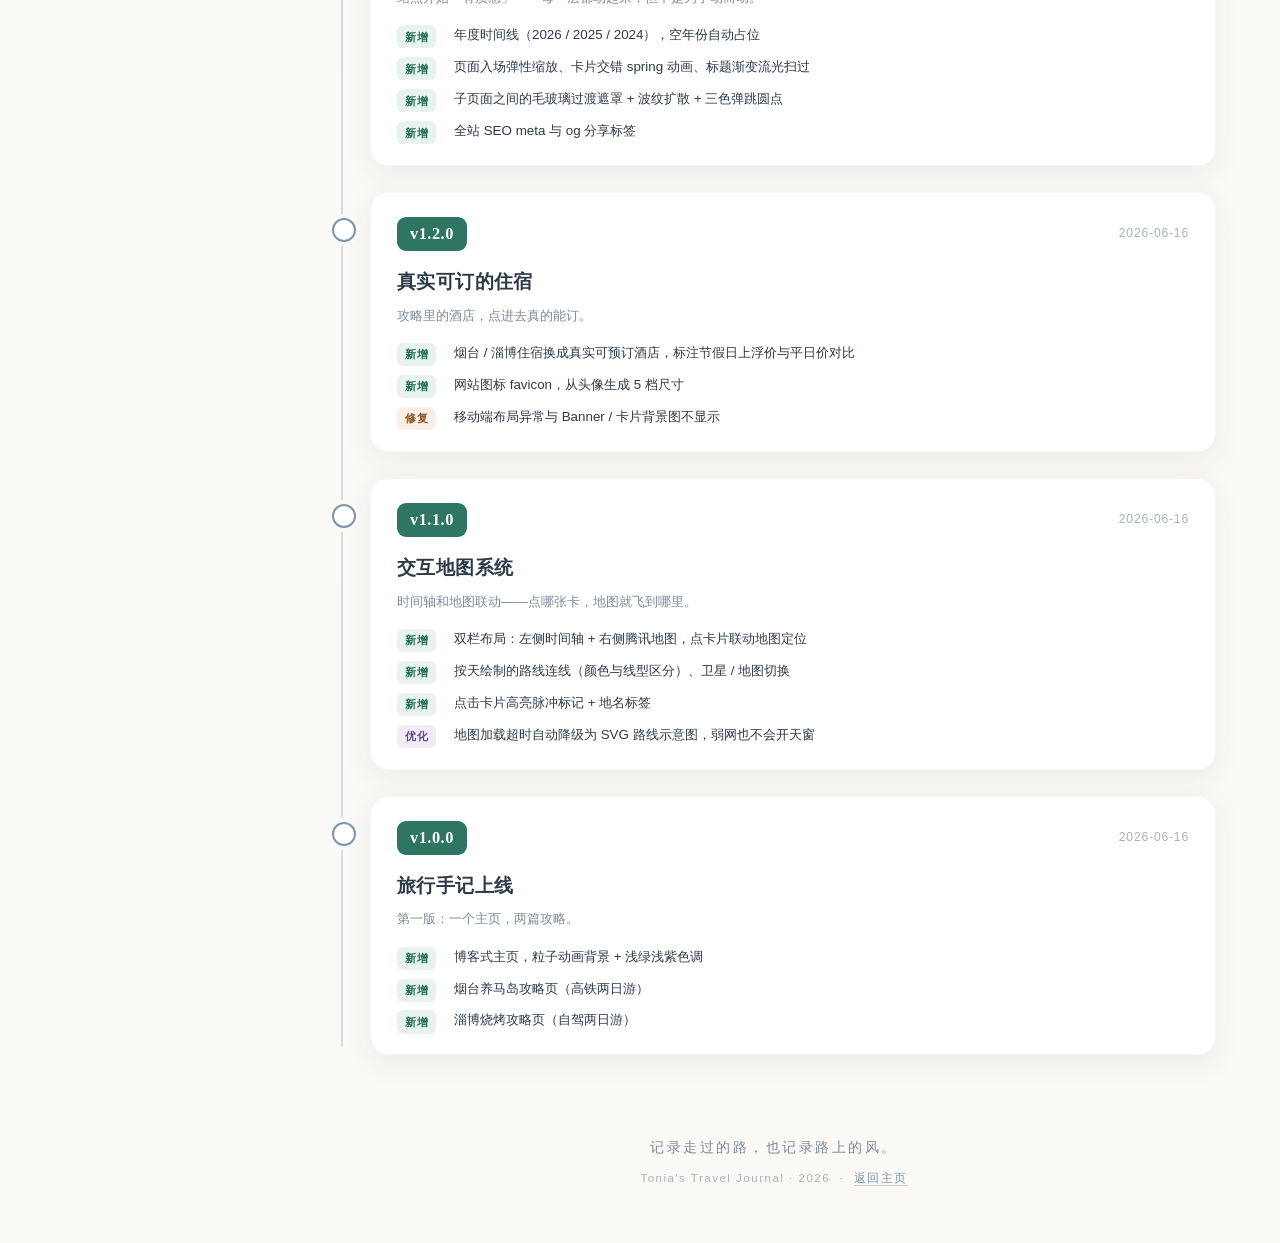
==== commit 4f53c1b8: "feat: 全站通用化 — 左栏/双主题/交互粒子/加载动效四模块共享 - 抽出共享资产 assets/ui-init.js + ui.css + ui.js，6 个页面统一引用，不再各写一份 - 主" ====
--- a/changelog/index.html
+++ b/changelog/index.html
@@ -11,7 +11,11 @@
 <link rel="icon" type="image/png" sizes="32x32" href="../assets/favicon-32.png">
 <link rel="icon" type="image/png" sizes="16x16" href="../assets/favicon-16.png">
 <link rel="apple-touch-icon" sizes="128x128" href="../assets/favicon-128.png">
+<!-- 全站共享层：防闪烁主题初始化必须同步、且排在最前 -->
+<script src="../assets/ui-init.js"></script>
+<link rel="stylesheet" href="../assets/ui.css">
 <style>
+/* 版本更新页沿用主页「暖白手账」调性，只覆盖共享层取值 */
 :root{
     --bg:#faf9f6; --card:#ffffff;
     --text:#2c3a47; --text-light:#7d8b99; --text-faint:#a8b2bc;
@@ -21,6 +25,57 @@
     --line:rgba(44,58,71,.1);
     --shadow:0 8px 30px rgba(44,58,71,.07);
     --shadow-hover:0 14px 40px rgba(44,58,71,.12);
+
+    /* 共享层变量（手账色系） */
+    --surface:#ffffff;
+    --surface-2:#f6f5f1;
+    --surface-3:#ecebe5;
+    --surface-glass:rgba(250,249,246,.78);
+    --card-bg:#ffffff;
+    --border:rgba(44,58,71,.12);
+    --border-soft:rgba(44,58,71,.07);
+    --hairline:rgba(44,58,71,.09);
+    --gray-100:#f6f5f1; --gray-300:#dfe3e7;
+    --accent:#3f9179;
+    --rail-bg:rgba(250,249,246,.8);
+    --rail-active:rgba(63,145,121,.1);
+    --fx-dot:63,145,121;
+    --fx-line:110,160,145;
+    --glow:rgba(63,145,121,.16);
+    --code-bg:rgba(44,58,71,.05);
+    --scrim:rgba(20,30,40,.42);
+    --shadow-lift:0 14px 40px rgba(44,58,71,.14);
+    --scrollbar:#cdd6dd;
+}
+[data-theme="dark"]{
+    --bg:#14161a; --card:#1d2126;
+    --text:#e9e7e2; --text-light:#a6a29a; --text-faint:#71706a;
+    --teal:#5fbf9c; --teal-deep:#4da98a; --teal-soft:#1c2a24;
+    --mist:#8fa3b8; --lav:#b8a9d4; --lav-soft:#241f2e;
+    --orange:#e0a06a; --orange-soft:#2a2118;
+    --line:rgba(255,255,255,.09);
+    --shadow:0 8px 30px rgba(0,0,0,.42);
+    --shadow-hover:0 14px 40px rgba(0,0,0,.55);
+
+    --surface:#1d2126;
+    --surface-2:#242830;
+    --surface-3:#2c313a;
+    --surface-glass:rgba(20,22,26,.78);
+    --card-bg:#1d2126;
+    --border:rgba(255,255,255,.1);
+    --border-soft:rgba(255,255,255,.06);
+    --hairline:rgba(255,255,255,.08);
+    --gray-100:#242830; --gray-300:#3a3f48;
+    --accent:#5fbf9c;
+    --rail-bg:rgba(20,22,26,.76);
+    --rail-active:rgba(95,191,156,.14);
+    --fx-dot:120,195,165;
+    --fx-line:100,165,140;
+    --glow:rgba(95,191,156,.15);
+    --code-bg:rgba(255,255,255,.06);
+    --scrim:rgba(0,0,0,.62);
+    --shadow-lift:0 16px 44px rgba(0,0,0,.56);
+    --scrollbar:#3a4048;
 }
 *{margin:0;padding:0;box-sizing:border-box}
 body{
@@ -31,19 +86,7 @@
 }
 @keyframes pageIn{from{opacity:0}to{opacity:1}}
 
-/* 返回按钮 — 与攻略页一致 */
-.back-btn{
-    position:fixed;top:20px;left:20px;z-index:1000;
-    background:rgba(255,255,255,.9);backdrop-filter:blur(10px);
-    border:1px solid #e5e7eb;border-radius:30px;padding:8px 18px;
-    text-decoration:none;color:var(--text);font-size:.85rem;font-weight:500;
-    box-shadow:0 2px 8px rgba(0,0,0,.06);transition:all .2s;
-    display:flex;align-items:center;gap:6px;
-}
-.back-btn:hover{background:#fff;transform:translateY(-1px);box-shadow:0 4px 12px rgba(0,0,0,.1)}
-
-/* 背景星点 */
-#particles{position:fixed;top:0;left:0;width:100%;height:100%;z-index:0;pointer-events:none}
+/* 返回入口已移入左侧导航栏（.rail-back），背景粒子层由 assets/ui.css 的 #fx 提供 */
 
 .container{position:relative;z-index:1;max-width:940px;margin:0 auto;padding:0 28px}
 
@@ -178,9 +221,22 @@
 .footer .f-meta a{color:var(--mist);text-decoration:none;border-bottom:1px solid rgba(125,149,173,.4);padding-bottom:1px}
 .footer .f-meta a:hover{color:var(--teal);border-color:rgba(63,145,121,.5)}
 
+/* ─── 深色主题微调（手账暖色版） ─── */
+[data-theme="dark"] .hero h1{
+    background:linear-gradient(118deg,#e9e7e2 0%,#9dc3b3 58%,#c0b0dd 100%);
+    -webkit-background-clip:text;-webkit-text-fill-color:transparent;background-clip:text;
+}
+[data-theme="dark"] .chip{border-color:rgba(255,255,255,.1)}
+[data-theme="dark"] .rel-card{border-color:rgba(255,255,255,.06)}
+[data-theme="dark"] .k.feat{color:#7fd8b8}
+[data-theme="dark"] .k.impr{color:#c3b3e8}
+[data-theme="dark"] .k.fix {color:#e8b483}
+[data-theme="dark"] .rel-list li code{background:rgba(255,255,255,.07)}
+[data-theme="dark"] .footer .f-meta a{border-bottom-color:rgba(143,163,184,.35)}
+[data-theme="dark"] .release::before{box-shadow:0 0 0 4px var(--bg)}
+
 /* 响应式 */
 @media(max-width:767px){
-    .back-btn{top:14px;left:14px;padding:7px 15px;font-size:.8rem}
     .hero{padding:70px 16px 0}
     .hero .eyebrow{letter-spacing:4px}
     .container{padding:0 18px}
@@ -205,9 +261,60 @@
 </head>
 <body>
 
-<canvas id="particles"></canvas>
-<a href="../" class="back-btn">← 返回旅行手记</a>
-
+<canvas id="fx"></canvas>
+<div id="loader"
+     data-title="C H A N G E L O G"
+     data-sub="✈ 每一次改动都算数"
+     data-hints="正在读取迭代日志…|统计版本与条目…|整理时间轴…|就绪"></div>
+
+<div class="app">
+
+<aside class="rail">
+    <a class="rail-back" href="../">← 返回旅行手记</a>
+
+    <div class="rail-brand">
+        <h2>版本<em>更新</em></h2>
+        <p>C H A N G E L O G</p>
+    </div>
+
+    <div class="rail-sep"></div>
+
+    <nav class="rail-tabs" data-kind="anchors">
+        <div class="ps-tab" data-target="sec-stats" tabindex="0">
+            <div class="ps-name">📊 迭代总览</div>
+        </div>
+        <div class="ps-tab" data-target="sec-filters" tabindex="0">
+            <div class="ps-name">🔍 按类型筛选</div>
+        </div>
+        <div class="ps-tab" data-target="sec-timeline" tabindex="0">
+            <div class="ps-name">🗂 版本列表</div>
+        </div>
+        <div class="ps-tab" data-target="sec-foot" tabindex="0">
+            <div class="ps-name">🔖 关于本站</div>
+        </div>
+    </nav>
+
+    <div class="rail-theme" id="rail-theme">
+        <div class="rt-label">🌓 主题</div>
+        <div class="rt-modes">
+            <div class="rt-btn" data-mode="light" tabindex="0">☀️ 浅色</div>
+            <div class="rt-btn" data-mode="dark" tabindex="0">🌙 深色</div>
+            <div class="rt-btn wide" data-mode="schedule" tabindex="0">🕐 按时段自动</div>
+            <div class="rt-btn wide" data-mode="system" tabindex="0">💻 跟随系统</div>
+        </div>
+        <div class="rt-schedule" id="rt-schedule">
+            <div class="rt-times">
+                <input type="time" id="rt-dark-start" value="19:00">
+                <span>→</span>
+                <input type="time" id="rt-dark-end" value="07:00">
+            </div>
+            <div class="rt-note">到点自动切深色、过点自动切回浅色，支持跨零点（如 19:00 → 07:00）。</div>
+        </div>
+        <div class="rt-now"><span id="rt-now-dot">●</span><b id="rt-now-text">—</b></div>
+    </div>
+</aside>
+
+<div class="app-main">
 <div class="container">
 
     <header class="hero">
@@ -216,21 +323,21 @@
         <p class="subtitle">✈ 每一次改动都算数</p>
     </header>
 
-    <div class="stats">
+    <div class="stats" id="sec-stats">
         <div class="stat"><b id="s-ver">—</b><span>正式版本</span></div>
         <div class="stat"><b id="s-commit">45</b><span>次提交</span></div>
         <div class="stat"><b id="s-day">97</b><span>天持续迭代</span></div>
         <div class="stat"><b id="s-cur">v3.1.0</b><span>当前版本</span></div>
     </div>
 
-    <div class="filters" id="filters">
+    <div class="filters" id="sec-filters">
         <div class="chip active" data-filter="all">全部<span class="c" data-count="all"></span></div>
         <div class="chip" data-filter="feat">✨ 新功能<span class="c" data-count="feat"></span></div>
         <div class="chip" data-filter="impr">🔧 优化<span class="c" data-count="impr"></span></div>
         <div class="chip" data-filter="fix">🐛 修复<span class="c" data-count="fix"></span></div>
     </div>
 
-    <div class="timeline" id="timeline">
+    <div class="timeline" id="sec-timeline" id="timeline">
 
         <!-- ══════════ v3.1.0 ══════════ -->
         <article class="release latest" data-ver="3.1.0" id="v3-1-0">
@@ -240,14 +347,17 @@
                     <span class="ver-tag">最新</span>
                     <span class="rel-date">2026-09-21</span>
                 </div>
-                <h2 class="rel-title">左侧导航 · 双主题 · 交互粒子</h2>
-                <p class="rel-desc">大连攻略页的一次大改：方案切换移到左侧、粒子背景重做并支持鼠标交互、新增深浅色双主题，同时把大连行程调整为玩满三天。</p>
-                <ul class="rel-list">
+                <h2 class="rel-title">全站统一左栏 · 双主题 · 交互粒子</h2>
+                <p class="rel-desc">这一版不是只改大连页——左侧导航、深浅色双主题、交互粒子背景、首屏加载动效<b>四个模块已抽成全站共享资产</b>，主页、版本更新、烟台、淄博、大连、住宿页全部接入，并顺手把大连行程调整为玩满三天。</p>
+                <ul class="rel-list">
+                    <li data-type="feat"><span class="k feat">新增</span><b>全站通用化</b>：把左侧栏 / 主题 / 粒子 / 加载动效抽成共享资产 <code>assets/ui-init.js</code>、<code>assets/ui.css</code>、<code>assets/ui.js</code>，6 个页面统一引用，不再各写一份</li>
+                    <li data-type="feat"><span class="k feat">新增</span>没有多方案页签的页面（主页 / 版本更新 / 烟台 / 淄博 / 住宿）自动切换为<b>章节锚点导航</b>：点击平滑滚动 + 随滚动高亮当前章节，左栏外观与大连页完全一致</li>
                     <li data-type="feat"><span class="k feat">新增</span>方案切换器从顶部横排改为<b>左侧常驻竖排导航</b>（268px sticky），窄屏自动回落为顶部横条 + 浮动主题按钮</li>
                     <li data-type="feat"><span class="k feat">新增</span><b>深色 / 浅色双主题</b>，四种模式：手动浅色、手动深色、<b>按自定义时段自动切换</b>（支持跨零点）、跟随系统实时联动</li>
                     <li data-type="feat"><span class="k feat">新增</span>主题偏好在 CSS 之前预置应用（零闪白/闪黑），并存 localStorage，多标签页之间自动同步</li>
                     <li data-type="feat"><span class="k feat">新增</span>重写<b>增强版粒子背景</b>：Canvas 全屏、鼠标引力排斥 + 光标光晕 + 悬停连线 + <b>点击涟漪与冲击波</b>，粒子数量按视口面积自适应、切后台自动暂停</li>
                     <li data-type="feat"><span class="k feat">新增</span>首屏加载动效：双层旋转弧 + 百分比进度 + 分阶段文案，等地图就绪或 3.2s 兜底自动淡出</li>
+                    <li data-type="impr"><span class="k impr">优化</span>共享资产只提供结构与变量，<b>各页保留自己的色彩气质</b>：主页/版本更新暖白、烟台冷蓝、淄博暖橙、大连蓝调，只覆盖 <code>:root</code> 变量即可</li>
                     <li data-type="feat"><span class="k feat">新增</span>方案 A 行程重排：<b>10/02 - 10/05 四天</b>，大连玩满三个整天（新增<b>金石滩一日</b>：滨海国家地质公园 + 十里黄金海岸），10/04 22:50 夜航，10/05 08:30 高铁返济南</li>
                     <li data-type="impr"><span class="k impr">优化</span>夜航改走「金石滩 → 地铁 3 号线大连湾站 → 打车 3km 到港」，全程轨道、避开市区晚高峰，比原方案打车 20km 稳得多</li>
                     <li data-type="impr"><span class="k impr">优化</span>返程由 K286 夜车改为 <b>G2010 高铁</b>（3h49m、¥198），10/05 12:19 就到济南站，还多出 10/06 一整天假期；两人总预算 ¥4,996 → <b>¥4,806</b></li>
@@ -255,6 +365,8 @@
                     <li data-type="fix"><span class="k fix">修复</span>flex 外壳下内容区被宽表格撑开导致 banner 右侧被裁——给内容区加 <code>min-width:0</code>，宽表格改为卡片内横向滚动</li>
                     <li data-type="fix"><span class="k fix">修复</span>矮屏下左侧栏方案卡片被 flex 压扁并裁掉文字（改为 <code>flex:0 0 auto</code> + 容器滚动）</li>
                     <li data-type="fix"><span class="k fix">修复</span>移动端主题面板定位失效——父级 <code>backdrop-filter</code> 会使其成为 fixed 定位的包含块，窄屏下已禁用</li>
+                    <li data-type="fix"><span class="k fix">修复</span>老页面里写死的浅色内联样式（说明框、表格底纹）在深色下依然刺眼——用属性子串选择器统一兜底，不改动历史标记</li>
+                    <li data-type="fix"><span class="k fix">修复</span>左栏占用 268px 后原有 <code>@media</code> 断点全部失效导致横向溢出，断点统一后移到 1240px 并逐宽度复测 430 / 768 / 1024 / 1280 / 1440</li>
                 </ul>
             </div>
         </article>
@@ -428,51 +540,17 @@
         <p>这个分类下暂时没有记录</p>
     </div>
 
-    <footer class="footer">
+    <footer class="footer" id="sec-foot">
         <p class="f-quote">记录走过的路，也记录路上的风。</p>
         <p class="f-meta">Tonia's Travel Journal · 2026 &nbsp;·&nbsp; <a href="../">返回主页</a></p>
     </footer>
-</div>
+</div><!-- /.container -->
+</div><!-- /.app-main -->
+</div><!-- /.app -->
+
+<div class="rt-fab" id="rt-fab" title="切换主题">🌓</div>
 
 <script>
-// ========== 背景星点 — 与主页一致 ==========
-(function(){
-    var c=document.getElementById('particles'),ctx=c.getContext('2d'),ps=[],w,h,mouse={x:-999,y:-999};
-    function rz(){w=c.width=innerWidth;h=c.height=innerHeight}
-    rz();addEventListener('resize',rz);
-    if(matchMedia('(pointer:fine)').matches){
-        addEventListener('mousemove',function(e){mouse.x=e.clientX;mouse.y=e.clientY});
-        addEventListener('mouseleave',function(){mouse.x=-999;mouse.y=-999});
-    }
-    var gs=['#a8cbb8','#88b3a0','#c2d8ce','#cfc4dd','#b3a8c9'];
-    function P(){
-        this.x=Math.random()*w;this.y=Math.random()*h;this.s=.5+Math.random()*1.6;
-        this.sx=(Math.random()-.5)*.35;this.sy=(Math.random()-.5)*.35;
-        this.c=gs[Math.floor(Math.random()*gs.length)];
-        this.a=.08+Math.random()*.12;this.ps=.004+Math.random()*.01;this.pd=Math.random()>.5?1:-1;
-    }
-    P.prototype.u=function(){
-        this.a+=this.ps*this.pd;if(this.a>=.2)this.pd=-1;if(this.a<=.06)this.pd=1;
-        var dx=mouse.x-this.x,dy=mouse.y-this.y,dist=Math.sqrt(dx*dx+dy*dy);
-        if(dist<140&&dist>0){var f=.22/(dist*.03+1);this.sx+=dx*f*.008;this.sy+=dy*f*.008}
-        this.x+=this.sx;this.y+=this.sy;this.sx*=.999;this.sy*=.999;
-        if(this.x>w+20)this.x=-20;if(this.x<-20)this.x=w+20;
-        if(this.y>h+20)this.y=-20;if(this.y<-20)this.y=h+20;
-    };
-    P.prototype.d=function(){ctx.beginPath();ctx.arc(this.x,this.y,this.s,0,Math.PI*2);ctx.fillStyle=this.c;ctx.globalAlpha=this.a;ctx.fill();ctx.globalAlpha=1};
-    var cnt=Math.min(Math.floor(w*h/32000),40);
-    for(var i=0;i<cnt;i++)ps.push(new P());
-    function anim(){
-        ctx.clearRect(0,0,w,h);
-        for(var i=0;i<ps.length;i++){ps[i].u();ps[i].d();
-            for(var j=i+1;j<ps.length;j++){var dx=ps[i].x-ps[j].x,dy=ps[i].y-ps[j].y,d=dx*dx+dy*dy;
-                if(d<9000){ctx.beginPath();ctx.moveTo(ps[i].x,ps[i].y);ctx.lineTo(ps[j].x,ps[j].y);
-                    ctx.strokeStyle='rgba(136,179,160,.045)';ctx.lineWidth=.5;ctx.stroke()}}}
-        requestAnimationFrame(anim);
-    }
-    anim();
-})();
-
 // ========== 计数自动统计（新增版本后无需手工改数字）==========
 (function(){
     var items=document.querySelectorAll('.rel-list li');
@@ -531,14 +609,18 @@
 (function(){
     var ref=document.referrer||'';
     if(ref && ref.indexOf(location.host)>=0){
-        document.body.style.animation='none';
-        document.body.style.opacity='0';
-        requestAnimationFrame(function(){
-            document.body.style.transition='opacity .35s ease';
-            document.body.style.opacity='1';
-        });
+        var b=document.body;
+        b.style.animation='none';
+        b.style.transition='opacity .35s ease';
+        b.style.opacity='0';
+        var show=function(){ b.style.opacity='1'; };
+        requestAnimationFrame(show);
+        /* 兜底：rAF 被节流/不触发时也必须让页面可见，否则整页停留 opacity:0 */
+        setTimeout(show,300);
+        setTimeout(function(){ b.style.transition=''; },1200);
     }
 })();
 </script>
+<script src="../assets/ui.js"></script>
 </body>
 </html>
--- a/assets/ui.css
+++ b/assets/ui.css
@@ -0,0 +1,316 @@
+/* ══════════════════════════════════════════════════════════════
+   Tonia Travel · 全站共享 UI 层
+   ---------------------------------------------------------------
+   包含：主题变量（浅/深）· 粒子画布 · 加载遮罩 · 左侧导航栏
+        · 四模式主题面板 · 响应式 · 无障碍降级
+
+   接入方式（每个页面）：
+     <head>
+       <script src="../assets/ui-init.js"></script>      ← 必须最先，防闪烁
+       <link rel="stylesheet" href="../assets/ui.css">
+       <style> 页面专属样式放这里，可覆盖上面的默认值 </style>
+     </head>
+     <body>
+       <canvas id="fx"></canvas>
+       <div id="loader"></div>
+       <div class="app">
+         <aside class="rail"> … </aside>
+         <div class="app-main"> 页面内容 </div>
+       </div>
+       <script src="../assets/ui.js"></script>
+     </body>
+   ══════════════════════════════════════════════════════════════ */
+
+/* ══════════════ 主题变量 ══════════════ */
+:root {
+    --bg:#eef4f9; --card-bg:#fff; --text:#12263a; --text-light:#5b6b7c;
+    --orange:#ea580c; --ocean:#0284c7; --coral:#e11d48; --night:#4f46e5;
+    --green:#059669; --purple:#7c3aed; --amber:#d97706; --gray-100:#f4f7fa; --gray-300:#dbe3ea;
+    --shadow:0 2px 16px rgba(15,40,70,0.07);
+    --banner-start:#0c4a6e; --banner-end:#b45309;
+
+    /* 主题扩展变量 */
+    --surface:#ffffff;
+    --surface-2:#f4f7fa;
+    --surface-3:#e9eff5;
+    --surface-glass:rgba(238,244,249,.78);
+    --border:#e5eaf0;
+    --border-soft:#f1f5f9;
+    --hairline:rgba(15,40,70,.09);
+    --text-faint:#93a2b3;
+    --accent:#0284c7;
+    --rail-bg:rgba(255,255,255,.72);
+    --rail-active:rgba(2,132,199,.10);
+    --fx-dot:110,160,210;
+    --fx-line:90,140,195;
+    --glow:rgba(2,132,199,.16);
+    --code-bg:rgba(15,40,70,.055);
+    --scrim:rgba(10,26,42,.42);
+    --shadow-lift:0 14px 40px rgba(15,40,70,.14);
+    --scrollbar:#c3d0dc;
+}
+[data-theme="dark"] {
+    --bg:#0b131d; --card-bg:#141f2c; --text:#e4edf6; --text-light:#9aabbd;
+    --gray-100:#1b2735; --gray-300:#33415280;
+    --shadow:0 2px 18px rgba(0,0,0,.34);
+    --surface:#141f2c;
+    --surface-2:#1b2735;
+    --surface-3:#22303f;
+    --surface-glass:rgba(11,19,29,.72);
+    --border:#26333f;
+    --border-soft:#1f2b38;
+    --hairline:rgba(255,255,255,.08);
+    --text-faint:#6f8296;
+    --accent:#38bdf8;
+    --rail-bg:rgba(20,31,44,.72);
+    --rail-active:rgba(56,189,248,.12);
+    --fx-dot:120,205,255;
+    --fx-line:100,180,240;
+    --glow:rgba(56,189,248,.14);
+    --code-bg:rgba(255,255,255,.07);
+    --scrim:rgba(2,7,13,.6);
+    --shadow-lift:0 16px 44px rgba(0,0,0,.5);
+    --scrollbar:#31404f;
+
+    --orange:#fb8c3c; --ocean:#38bdf8; --coral:#fb7185; --night:#818cf8;
+    --green:#34d399; --purple:#a78bfa; --amber:#fbbf24;
+}
+/* ── 内联浅色块的深色兜底 ──
+   攻略页里有不少「说明框 / 表格分组行」是用内联 style 直接写死浅色底的
+   （如 style="background:#fef2f2;color:#065f46"），CSS 类覆盖不到它们。
+   这里用属性子串选择器统一暗化，避免为了主题去改历史内联样式。
+   新增内容若继续用内联浅色，也能自动获得深色适配。 */
+[data-theme="dark"] [style*="background:#fef2f2"]{background:#2d1618!important}
+[data-theme="dark"] [style*="background:#ecfdf5"]{background:#0c2a20!important}
+[data-theme="dark"] [style*="background:#f0fdf4"]{background:#0c2a20!important}
+[data-theme="dark"] [style*="background:#fff7ed"]{background:#2d2113!important}
+[data-theme="dark"] [style*="background:#f0f9ff"]{background:#14273c!important}
+[data-theme="dark"] [style*="background:#f5f3ff"]{background:#1e1a2e!important}
+[data-theme="dark"] [style*="background:#f8fafc"]{background:#1b2735!important}
+[data-theme="dark"] [style*="background:#eff6ff"]{background:#14273c!important}
+[data-theme="dark"] [style*="background:#ecfeff"]{background:#0c2a2e!important}
+[data-theme="dark"] [style*="color:#0c4a6e"]{color:#93c5fd!important}
+[data-theme="dark"] [style*="color:#9a3412"]{color:#fdba74!important}
+[data-theme="dark"] [style*="color:#5b21b6"]{color:#c4b5fd!important}
+[data-theme="dark"] [style*="color:#7c2d12"]{color:#fed7aa!important}
+[data-theme="dark"] [style*="color:#065f46"]{color:#6ee7b7!important}
+[data-theme="dark"] [style*="color:#92400e"]{color:#fcd34d!important}
+[data-theme="dark"] [style*="color:#b91c1c"]{color:#fca5a5!important}
+[data-theme="dark"] [style*="#fecaca"]{border-color:#4c2028!important}
+[data-theme="dark"] [style*="#bbf7d0"]{border-color:#1b4636!important}
+[data-theme="dark"] [style*="#bae6fd"]{border-color:#1e3a55!important}
+[data-theme="dark"] [style*="#fde68a"]{border-color:#4a3c15!important}
+
+*{margin:0;padding:0;box-sizing:border-box}
+html{scrollbar-color:var(--scrollbar) transparent}
+body{
+    font-family:-apple-system,BlinkMacSystemFont,'PingFang SC','Noto Sans SC',sans-serif;
+    background:var(--bg);color:var(--text);line-height:1.6;
+    transition:background-color .35s ease,color .35s ease;
+}
+
+/* ══════════════ 粒子画布（全屏背景，canvas#fx） ══════════════ */
+#fx{position:fixed;inset:0;width:100%;height:100%;z-index:0;pointer-events:none;display:block}
+
+/* ══════════════ 加载遮罩 ══════════════ */
+#loader{
+    position:fixed;inset:0;z-index:9000;display:flex;flex-direction:column;
+    align-items:center;justify-content:center;gap:26px;
+    background:radial-gradient(ellipse at 50% 34%,#12304d 0%,#0a1d2f 52%,#060f1a 100%);
+    transition:opacity .6s ease,visibility .6s ease;
+}
+#loader.done{opacity:0;visibility:hidden}
+.ld-mark{position:relative;width:88px;height:88px;display:grid;place-items:center}
+.ld-ring{position:absolute;inset:0;border-radius:50%;border:2px solid rgba(255,255,255,.09)}
+.ld-ring.arc{
+    border-color:transparent;border-top-color:#38bdf8;border-right-color:#38bdf8;
+    animation:ldSpin 1.05s cubic-bezier(.5,.15,.5,.85) infinite;
+}
+.ld-ring.arc2{
+    inset:11px;border-color:transparent;border-bottom-color:#7dd3fc;
+    animation:ldSpin 1.5s linear infinite reverse;opacity:.7;
+}
+@keyframes ldSpin{to{transform:rotate(360deg)}}
+.ld-pct{font-size:1.02rem;font-weight:800;color:#e6f3ff;font-variant-numeric:tabular-nums;letter-spacing:.5px}
+.ld-title{
+    font-size:.9rem;letter-spacing:5px;color:rgba(226,240,255,.82);font-weight:600;
+    text-align:center;padding:0 24px;
+}
+.ld-sub{font-size:.7rem;letter-spacing:2.5px;color:rgba(160,196,228,.6);margin-top:-16px}
+.ld-bar{width:min(300px,60vw);height:3px;border-radius:2px;background:rgba(255,255,255,.1);overflow:hidden}
+.ld-bar i{
+    display:block;height:100%;width:0;border-radius:2px;
+    background:linear-gradient(90deg,#0ea5e9,#38bdf8 55%,#a5e8ff);
+    box-shadow:0 0 12px rgba(56,189,248,.7);
+    transition:width .32s cubic-bezier(.3,.8,.4,1);
+}
+.ld-hint{font-size:.7rem;color:rgba(150,186,216,.55);letter-spacing:1px;height:1em}
+
+/* 首屏内容入场 */
+.stage-in{animation:stageIn .62s cubic-bezier(.22,.86,.34,1) both}
+@keyframes stageIn{from{opacity:0;transform:translateY(16px)}to{opacity:1;transform:none}}
+
+/* ══════════════ 应用外壳：左侧栏 + 内容区 ══════════════ */
+.app{display:flex;align-items:flex-start;position:relative;z-index:1}
+
+.rail{
+    flex:0 0 268px;width:268px;
+    position:sticky;top:0;align-self:flex-start;
+    height:100vh;height:100dvh;
+    display:flex;flex-direction:column;gap:14px;
+    padding:20px 16px 18px;
+    background:var(--rail-bg);backdrop-filter:blur(18px);-webkit-backdrop-filter:blur(18px);
+    border-right:1px solid var(--hairline);
+    z-index:800;
+}
+.rail-back{
+    display:inline-flex;align-items:center;gap:6px;align-self:flex-start;
+    font-size:.76rem;font-weight:500;text-decoration:none;color:var(--text-light);
+    padding:6px 12px;border-radius:20px;border:1px solid var(--border);
+    transition:all .2s ease;
+}
+.rail-back:hover{color:var(--accent);border-color:var(--accent);transform:translateX(-2px)}
+.rail-brand{padding:2px 4px 0}
+.rail-brand h2{font-size:1.06rem;font-weight:800;letter-spacing:.6px;line-height:1.35}
+.rail-brand h2 em{font-style:normal;color:var(--accent)}
+.rail-brand p{font-size:.68rem;letter-spacing:2.6px;color:var(--text-faint);margin-top:5px;text-transform:uppercase}
+.rail-sep{height:1px;background:var(--hairline);margin:2px 4px}
+
+.rail-tabs{display:flex;flex-direction:column;gap:9px;flex:1 1 auto;min-height:0;overflow-y:auto;overflow-x:hidden;padding:2px 2px 4px;scrollbar-width:thin}
+.rail-hint{
+    font-size:.62rem;letter-spacing:2px;color:var(--text-faint);
+    text-transform:uppercase;padding:0 4px 2px;flex:0 0 auto;
+}
+.ps-tab{
+    position:relative;cursor:pointer;text-align:left;
+    /* flex:0 0 auto —— 不参与压缩，否则矮屏下卡片会被压扁并裁掉文字 */
+    flex:0 0 auto;
+    border:1px solid var(--border);background:var(--surface);
+    border-radius:13px;padding:12px 14px 13px;
+    transition:transform .22s cubic-bezier(.3,.9,.4,1),border-color .22s ease,box-shadow .22s ease,background-color .3s ease;
+    overflow:hidden;
+}
+.ps-tab::before{
+    content:'';position:absolute;left:0;top:0;bottom:0;width:3px;
+    background:var(--accent);transform:scaleY(0);transform-origin:top;
+    transition:transform .32s cubic-bezier(.3,.9,.4,1);border-radius:0 3px 3px 0;
+}
+.ps-tab:hover{border-color:var(--accent);transform:translateX(3px)}
+.ps-tab:hover::before{transform:scaleY(.45)}
+.ps-tab.active{
+    border-color:transparent;color:#fff;
+    box-shadow:0 8px 22px rgba(12,40,70,.22);
+    transform:translateX(3px);
+}
+.ps-tab.active::before{transform:scaleY(1);background:rgba(255,255,255,.75)}
+.ps-tab.active[data-plan="a"]{background:linear-gradient(118deg,#0c4a6e 0%,#0284c7 100%)}
+.ps-tab.active[data-plan="b"]{background:linear-gradient(118deg,#075985 0%,#0891b2 100%)}
+.ps-tab.active[data-plan="c"]{background:linear-gradient(118deg,#065f46 0%,#059669 100%)}
+.ps-name{font-size:.9rem;font-weight:800;letter-spacing:.4px;display:flex;align-items:center;gap:6px;flex-wrap:wrap}
+.ps-name .ps-badge{font-size:.58rem;letter-spacing:1.4px;padding:2px 7px;border-radius:8px;background:rgba(255,255,255,.24);font-weight:700}
+.ps-tab:not(.active) .ps-badge{background:var(--surface-2);color:var(--text-faint)}
+.ps-desc{font-size:.7rem;opacity:.88;margin-top:4px;line-height:1.5}
+.ps-tab:not(.active) .ps-desc{color:var(--text-light)}
+.ps-meta{font-size:.69rem;margin-top:7px;font-weight:700}
+.ps-tab.active .ps-meta{color:rgba(255,255,255,.95)}
+.ps-tab:not(.active) .ps-meta{color:var(--orange)}
+
+/* ── 锚点导航形态（单页攻略 / 主页 / 版本更新页） ──
+   比方案页签更轻：无描述行、无渐变、激活态用左侧色条 + 浅色底 */
+.rail-tabs[data-kind="anchors"] .ps-tab{padding:9px 13px 10px}
+.rail-tabs[data-kind="anchors"] .ps-name{font-size:.8rem;font-weight:600}
+.rail-tabs[data-kind="anchors"] .ps-tab.active{
+    background:var(--rail-active);
+    border-color:transparent;color:var(--accent);font-weight:700;
+    box-shadow:none;
+}
+.rail-tabs[data-kind="anchors"] .ps-tab.active::before{background:var(--accent)}
+.rail-tabs[data-kind="anchors"] .ps-tab:hover{transform:none;border-color:var(--accent)}
+
+/* 主题切换器 */
+.rail-theme{border-top:1px solid var(--hairline);padding-top:13px;flex:0 0 auto}
+.rt-label{
+    display:flex;align-items:center;gap:6px;font-size:.66rem;letter-spacing:2px;
+    color:var(--text-faint);margin-bottom:9px;text-transform:uppercase;
+}
+.rt-modes{display:grid;grid-template-columns:repeat(2,1fr);gap:6px}
+.rt-btn{
+    cursor:pointer;user-select:none;text-align:center;
+    font-size:.72rem;font-weight:600;color:var(--text-light);
+    background:var(--surface);border:1px solid var(--border);
+    border-radius:9px;padding:8px 4px;transition:all .2s ease;
+    display:flex;align-items:center;justify-content:center;gap:4px;
+}
+.rt-btn:hover{border-color:var(--accent);color:var(--text);transform:translateY(-1px)}
+.rt-btn.active{background:var(--rail-active);border-color:var(--accent);color:var(--accent);font-weight:700}
+.rt-btn.wide{grid-column:1/-1}
+
+.rt-schedule{display:none;margin-top:10px;padding:11px 12px;border-radius:11px;background:var(--surface-2);border:1px solid var(--border)}
+.rt-schedule.on{display:block;animation:stageIn .3s ease-out}
+.rt-times{display:flex;align-items:center;gap:8px}
+.rt-times input{
+    flex:1;min-width:0;font-family:inherit;font-size:.76rem;font-weight:600;
+    color:var(--text);background:var(--surface);border:1px solid var(--border);
+    border-radius:8px;padding:6px 8px;outline:none;transition:border-color .2s ease;
+}
+.rt-times input:focus{border-color:var(--accent)}
+.rt-times span{font-size:.72rem;color:var(--text-faint)}
+.rt-note{font-size:.64rem;color:var(--text-faint);line-height:1.6;margin-top:7px}
+.rt-now{margin-top:9px;font-size:.66rem;color:var(--text-light);display:flex;align-items:center;gap:5px}
+.rt-now b{color:var(--accent);font-weight:700}
+
+/* 移动端浮动主题按钮 */
+.rt-fab{
+    display:none;position:fixed;right:16px;bottom:18px;z-index:950;
+    width:48px;height:48px;border-radius:50%;cursor:pointer;
+    align-items:center;justify-content:center;font-size:1.2rem;
+    background:var(--surface);border:1px solid var(--border);
+    box-shadow:var(--shadow-lift);color:var(--text);
+}
+.rt-fab:active{transform:scale(.94)}
+
+/* 关键：min-width:0 —— 否则内部宽表格会把 flex 项撑开，
+   整个内容区连带 banner 一起超过视口宽度（滚动条被隐藏时表现为右侧被裁） */
+.app-main,.plan-views{flex:1 1 auto;min-width:0}
+
+/* ══════════════ 响应式 ══════════════ */
+@media(max-width:980px){
+    /* align-items:stretch 很关键：桌面端的 flex-start 在纵向排列下会让内容区
+       变成「宽度由内容决定」，一旦页内有宽表格就把整页撑出横向滚动 */
+    .app{flex-direction:column;align-items:stretch}
+    .rail{
+        width:100%;flex:none;height:auto;position:sticky;top:0;
+        flex-direction:row;align-items:center;gap:10px;
+        padding:9px 14px;border-right:none;border-bottom:1px solid var(--hairline);
+        /* 关键：去掉 backdrop-filter，否则 .rail 会成为 .rail-theme 的
+           containing block，浮动主题面板的 fixed 定位会被困在侧栏里 */
+        background:var(--bg);
+        backdrop-filter:none;-webkit-backdrop-filter:none;
+        box-shadow:0 1px 14px rgba(0,0,0,.06);
+    }
+    .rail-brand,.rail-sep,.rail-hint{display:none}
+    /* min-width:0 是关键：flex 子项默认 min-width:auto，会以内容宽度为收缩下限，
+       于是横向排列的页签把 rail 撑破，整个文档出现横向溢出 */
+    .rail-tabs{flex-direction:row;flex:1 1 auto;min-width:0;overflow-x:auto;overflow-y:hidden;align-items:center;padding:0 0 2px}
+    .ps-tab{flex:0 0 auto;min-width:186px;padding:9px 12px 10px}
+    .ps-tab:hover,.ps-tab.active{transform:none}
+    .ps-desc{font-size:.67rem}
+    .rt-fab{display:flex}
+    .rail-theme{
+        position:fixed;right:14px;bottom:78px;width:min(272px,calc(100vw - 28px));
+        z-index:960;background:var(--surface);border:1px solid var(--border);
+        border-radius:15px;padding:15px;box-shadow:var(--shadow-lift);
+        opacity:0;visibility:hidden;transform:translateY(10px) scale(.96);
+        transition:opacity .24s ease,transform .24s cubic-bezier(.3,.9,.4,1),visibility .24s;
+        border-top:none;padding-top:15px;
+    }
+    .rail-theme.open{opacity:1;visibility:visible;transform:none}
+}
+@media(max-width:600px){
+    .ps-tab{min-width:154px}
+    .ps-name{font-size:.82rem}
+}
+@media(prefers-reduced-motion:reduce){
+    #fx{display:none}
+    *{animation-duration:.01ms!important;transition-duration:.01ms!important}
+}
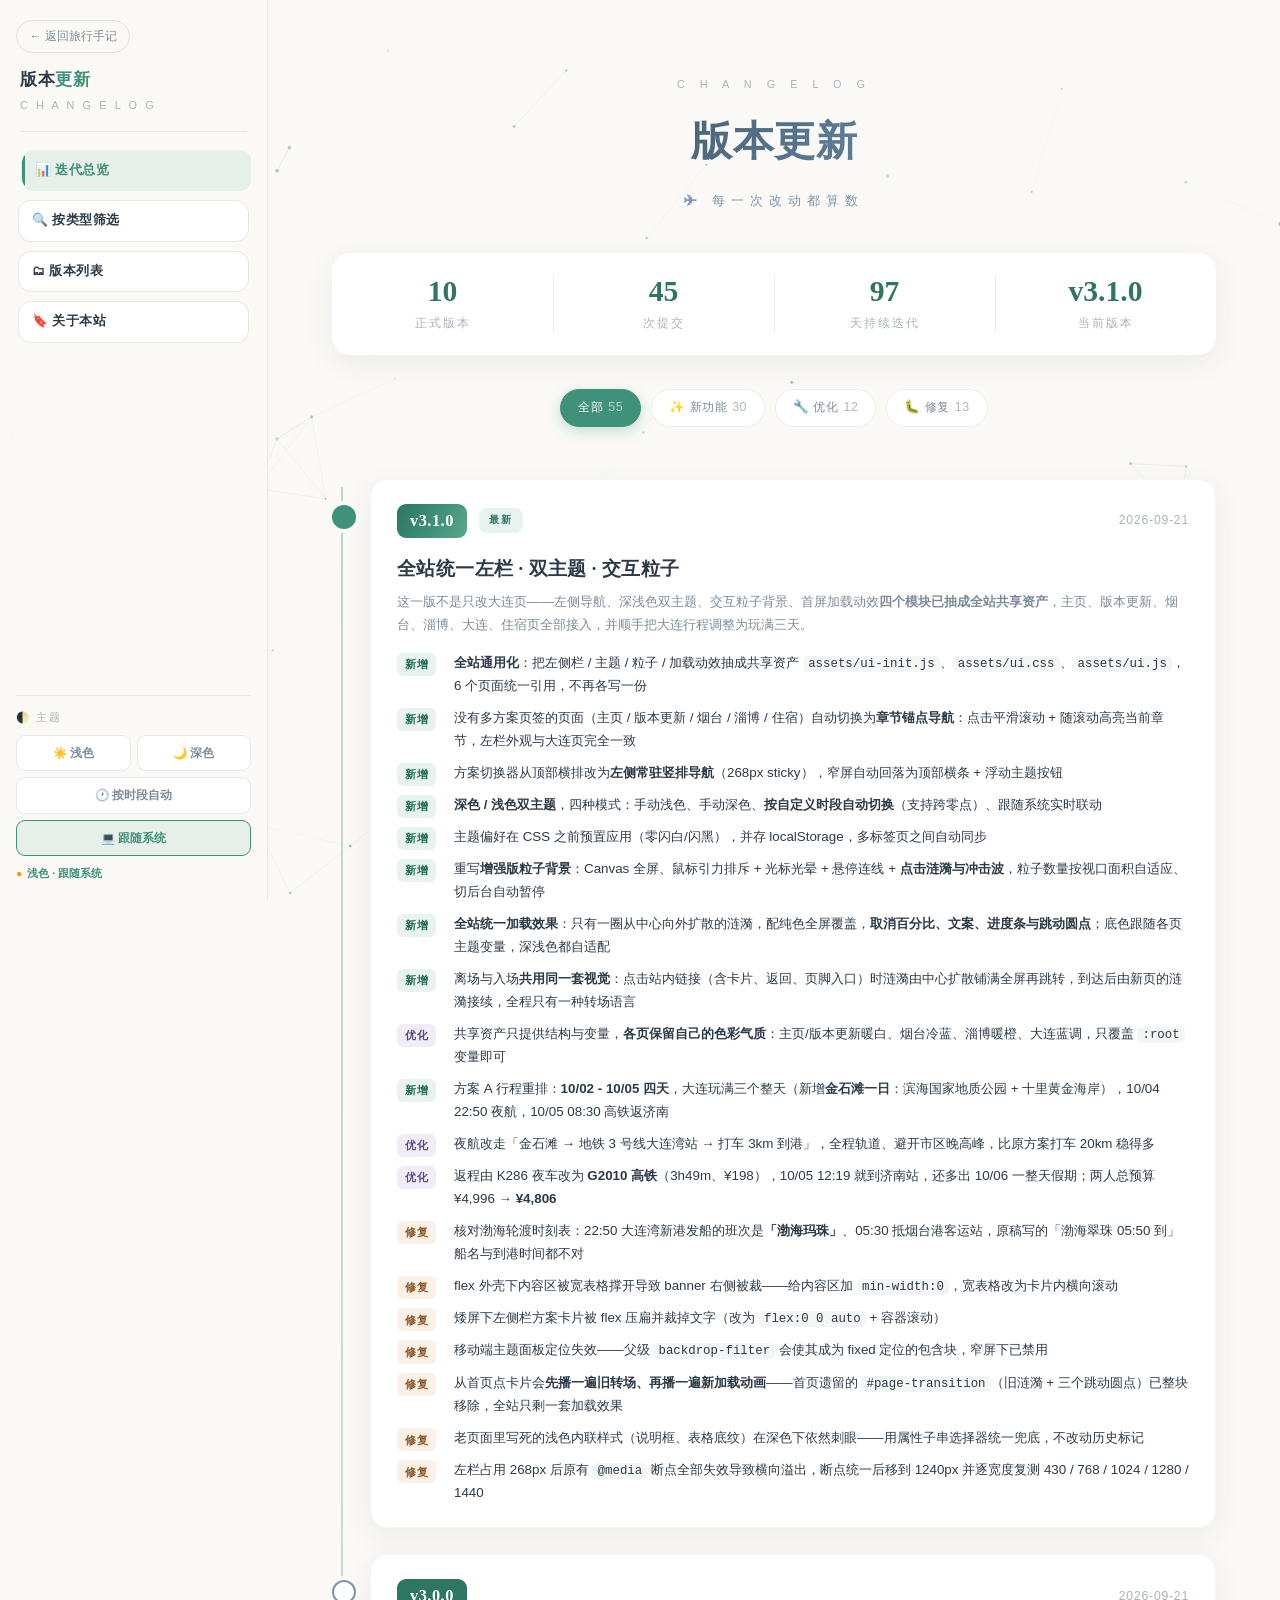
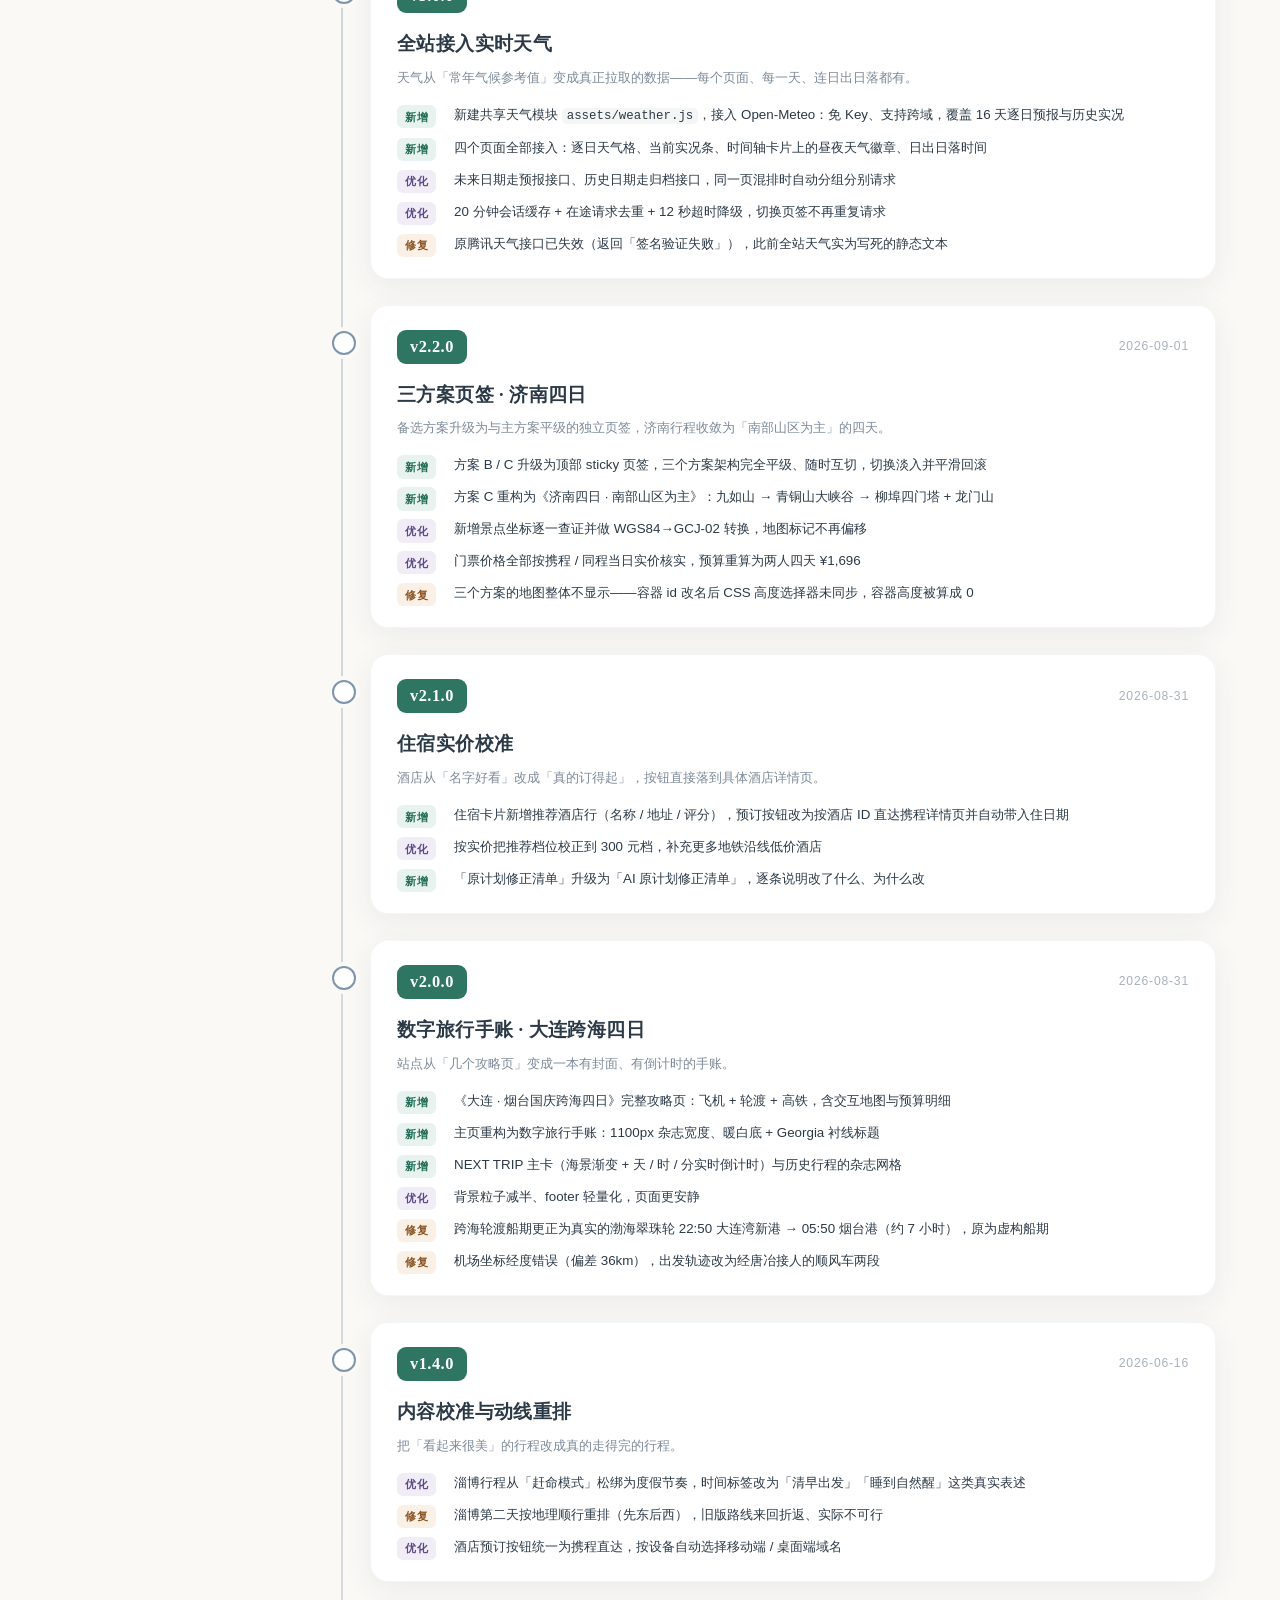
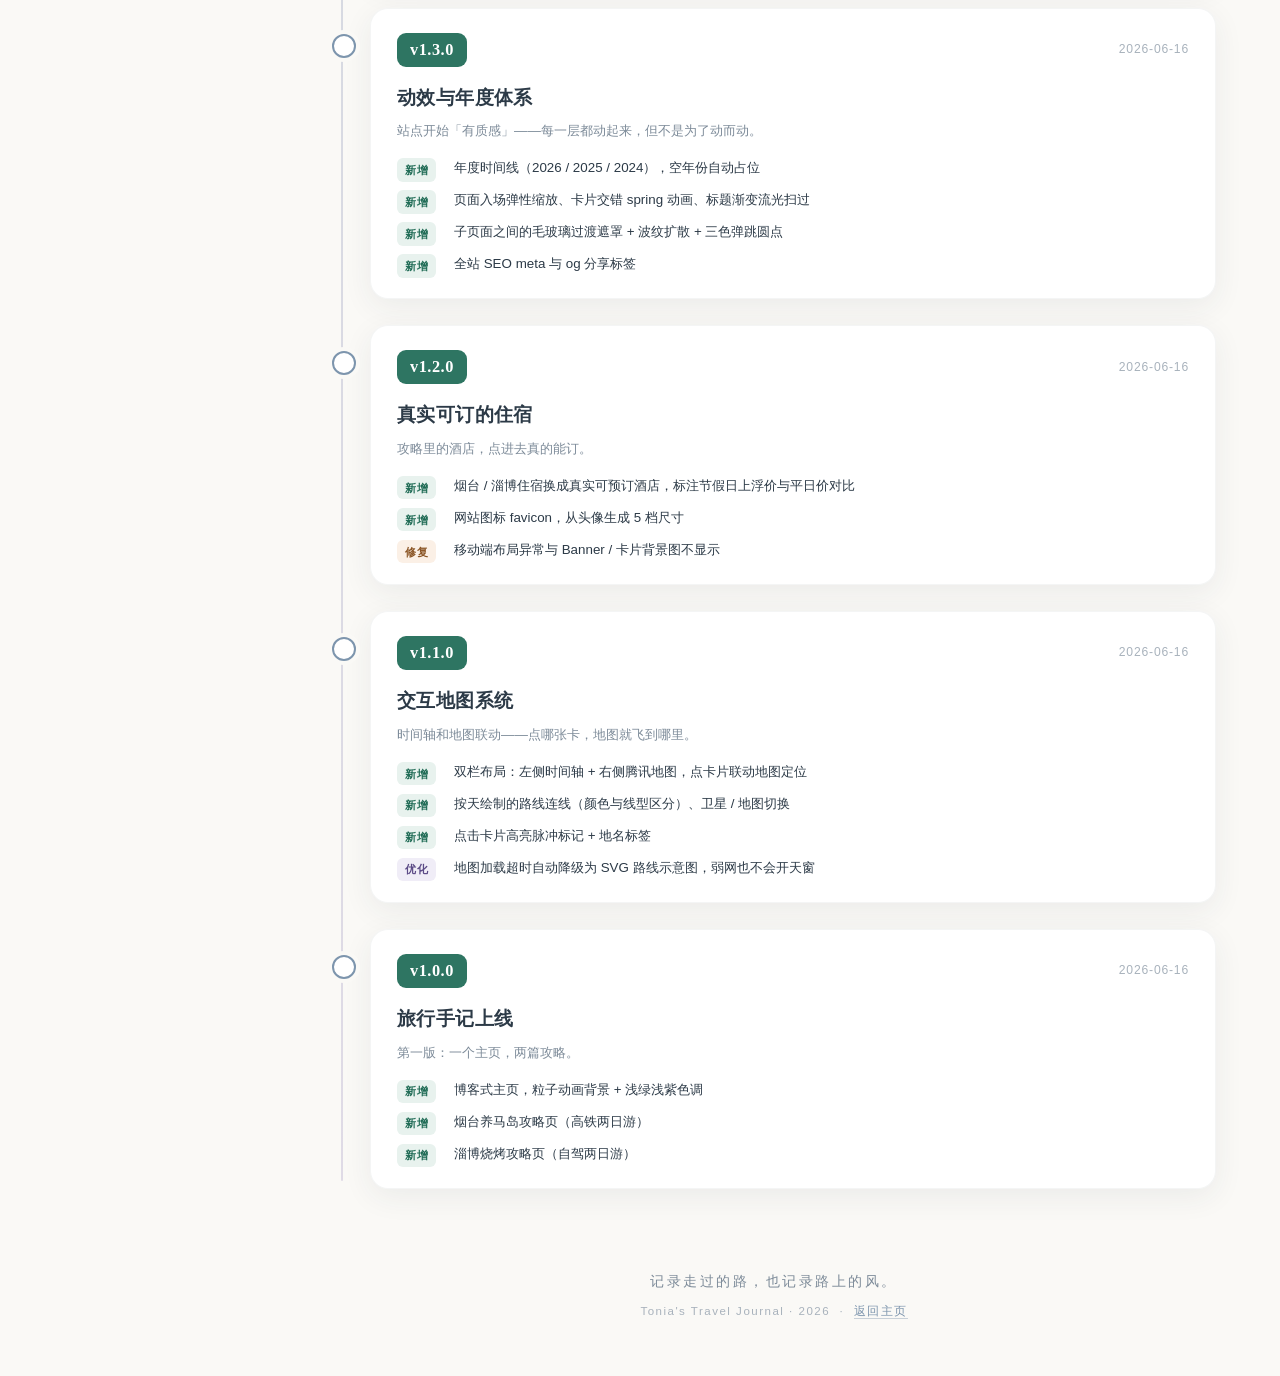
==== commit 81f3c4aa: "feat: 全站加载效果统一为纯中心扩散涟漪 - 加载遮罩重做：去掉百分比、文案、进度条、跳动圆点，只保留一圈从中心向外扩散的涟漪 - 全屏覆盖底盘改用主题变量 var(--bg)，深浅色与各页配色自" ====
--- a/changelog/index.html
+++ b/changelog/index.html
@@ -262,10 +262,7 @@
 <body>
 
 <canvas id="fx"></canvas>
-<div id="loader"
-     data-title="C H A N G E L O G"
-     data-sub="✈ 每一次改动都算数"
-     data-hints="正在读取迭代日志…|统计版本与条目…|整理时间轴…|就绪"></div>
+<div id="loader"></div>
 
 <div class="app">
 
@@ -356,7 +353,8 @@
                     <li data-type="feat"><span class="k feat">新增</span><b>深色 / 浅色双主题</b>，四种模式：手动浅色、手动深色、<b>按自定义时段自动切换</b>（支持跨零点）、跟随系统实时联动</li>
                     <li data-type="feat"><span class="k feat">新增</span>主题偏好在 CSS 之前预置应用（零闪白/闪黑），并存 localStorage，多标签页之间自动同步</li>
                     <li data-type="feat"><span class="k feat">新增</span>重写<b>增强版粒子背景</b>：Canvas 全屏、鼠标引力排斥 + 光标光晕 + 悬停连线 + <b>点击涟漪与冲击波</b>，粒子数量按视口面积自适应、切后台自动暂停</li>
-                    <li data-type="feat"><span class="k feat">新增</span>首屏加载动效：双层旋转弧 + 百分比进度 + 分阶段文案，等地图就绪或 3.2s 兜底自动淡出</li>
+                    <li data-type="feat"><span class="k feat">新增</span><b>全站统一加载效果</b>：只有一圈从中心向外扩散的涟漪，配纯色全屏覆盖，<b>取消百分比、文案、进度条与跳动圆点</b>；底色跟随各页主题变量，深浅色都自适配</li>
+                    <li data-type="feat"><span class="k feat">新增</span>离场与入场<b>共用同一套视觉</b>：点击站内链接（含卡片、返回、页脚入口）时涟漪由中心扩散铺满全屏再跳转，到达后由新页的涟漪接续，全程只有一种转场语言</li>
                     <li data-type="impr"><span class="k impr">优化</span>共享资产只提供结构与变量，<b>各页保留自己的色彩气质</b>：主页/版本更新暖白、烟台冷蓝、淄博暖橙、大连蓝调，只覆盖 <code>:root</code> 变量即可</li>
                     <li data-type="feat"><span class="k feat">新增</span>方案 A 行程重排：<b>10/02 - 10/05 四天</b>，大连玩满三个整天（新增<b>金石滩一日</b>：滨海国家地质公园 + 十里黄金海岸），10/04 22:50 夜航，10/05 08:30 高铁返济南</li>
                     <li data-type="impr"><span class="k impr">优化</span>夜航改走「金石滩 → 地铁 3 号线大连湾站 → 打车 3km 到港」，全程轨道、避开市区晚高峰，比原方案打车 20km 稳得多</li>
@@ -365,6 +363,7 @@
                     <li data-type="fix"><span class="k fix">修复</span>flex 外壳下内容区被宽表格撑开导致 banner 右侧被裁——给内容区加 <code>min-width:0</code>，宽表格改为卡片内横向滚动</li>
                     <li data-type="fix"><span class="k fix">修复</span>矮屏下左侧栏方案卡片被 flex 压扁并裁掉文字（改为 <code>flex:0 0 auto</code> + 容器滚动）</li>
                     <li data-type="fix"><span class="k fix">修复</span>移动端主题面板定位失效——父级 <code>backdrop-filter</code> 会使其成为 fixed 定位的包含块，窄屏下已禁用</li>
+                    <li data-type="fix"><span class="k fix">修复</span>从首页点卡片会<b>先播一遍旧转场、再播一遍新加载动画</b>——首页遗留的 <code>#page-transition</code>（旧涟漪 + 三个跳动圆点）已整块移除，全站只剩一套加载效果</li>
                     <li data-type="fix"><span class="k fix">修复</span>老页面里写死的浅色内联样式（说明框、表格底纹）在深色下依然刺眼——用属性子串选择器统一兜底，不改动历史标记</li>
                     <li data-type="fix"><span class="k fix">修复</span>左栏占用 268px 后原有 <code>@media</code> 断点全部失效导致横向溢出，断点统一后移到 1240px 并逐宽度复测 430 / 768 / 1024 / 1280 / 1440</li>
                 </ul>
--- a/assets/ui.css
+++ b/assets/ui.css
@@ -112,39 +112,57 @@
 /* ══════════════ 粒子画布（全屏背景，canvas#fx） ══════════════ */
 #fx{position:fixed;inset:0;width:100%;height:100%;z-index:0;pointer-events:none;display:block}
 
-/* ══════════════ 加载遮罩 ══════════════ */
+/* ══════════════ 加载遮罩（全站唯一 · 纯中心扩散涟漪） ══════════════
+   无百分比、无文字、无进度条、无跳点 —— 只有一圈从中心向外扩散的涟漪。
+   入场：底盘即满屏覆盖（不闪内容），涟漪在中心循环扩散。
+   离场：底盘由中心扩散到满屏（翻页感），到达后跳转。
+   ────────────────────────────────────────────────────────────── */
 #loader{
-    position:fixed;inset:0;z-index:9000;display:flex;flex-direction:column;
-    align-items:center;justify-content:center;gap:26px;
-    background:radial-gradient(ellipse at 50% 34%,#12304d 0%,#0a1d2f 52%,#060f1a 100%);
-    transition:opacity .6s ease,visibility .6s ease;
+    position:fixed;inset:0;z-index:9000;overflow:hidden;
+    display:grid;place-items:center;pointer-events:none;
+    transition:opacity .42s ease,visibility .42s ease;
 }
 #loader.done{opacity:0;visibility:hidden}
-.ld-mark{position:relative;width:88px;height:88px;display:grid;place-items:center}
-.ld-ring{position:absolute;inset:0;border-radius:50%;border:2px solid rgba(255,255,255,.09)}
-.ld-ring.arc{
-    border-color:transparent;border-top-color:#38bdf8;border-right-color:#38bdf8;
-    animation:ldSpin 1.05s cubic-bezier(.5,.15,.5,.85) infinite;
-}
-.ld-ring.arc2{
-    inset:11px;border-color:transparent;border-bottom-color:#7dd3fc;
-    animation:ldSpin 1.5s linear infinite reverse;opacity:.7;
-}
-@keyframes ldSpin{to{transform:rotate(360deg)}}
-.ld-pct{font-size:1.02rem;font-weight:800;color:#e6f3ff;font-variant-numeric:tabular-nums;letter-spacing:.5px}
-.ld-title{
-    font-size:.9rem;letter-spacing:5px;color:rgba(226,240,255,.82);font-weight:600;
-    text-align:center;padding:0 24px;
-}
-.ld-sub{font-size:.7rem;letter-spacing:2.5px;color:rgba(160,196,228,.6);margin-top:-16px}
-.ld-bar{width:min(300px,60vw);height:3px;border-radius:2px;background:rgba(255,255,255,.1);overflow:hidden}
-.ld-bar i{
-    display:block;height:100%;width:0;border-radius:2px;
-    background:linear-gradient(90deg,#0ea5e9,#38bdf8 55%,#a5e8ff);
-    box-shadow:0 0 12px rgba(56,189,248,.7);
-    transition:width .32s cubic-bezier(.3,.8,.4,1);
-}
-.ld-hint{font-size:.7rem;color:rgba(150,186,216,.55);letter-spacing:1px;height:1em}
+#loader.done .ld-wave{animation:none}
+
+/* 覆盖底盘 */
+#loader .ld-disc{
+    position:absolute;top:50%;left:50%;
+    width:170vmax;height:170vmax;border-radius:50%;
+    transform:translate(-50%,-50%) scale(1);
+    background:var(--bg);
+}
+/* 离场：先把底盘缩到 0（无过渡，避免看到"先缩小"的错觉） */
+#loader.leaving{
+    opacity:1;visibility:visible;transition:none;   /* 立即实心，不要先淡入一次 */
+}
+#loader.leaving .ld-disc{
+    transform:translate(-50%,-50%) scale(0);
+    transition:none;
+}
+/* 再扩散到满屏（时长与 ui.js 里的跳转延时对齐） */
+#loader.leaving.grow .ld-disc{
+    transform:translate(-50%,-50%) scale(1);
+    transition:transform .56s cubic-bezier(.32,.72,.24,1);
+}
+
+/* 向外扩散的涟漪环（三圈错峰）
+   用 width/height 而非 transform:scale —— scale 会把 2px 描边等比放大到十几像素，
+   这里保证环在任何半径下都保持同一粗细 */
+#loader .ld-wave{
+    position:absolute;top:50%;left:50%;
+    width:26px;height:26px;box-sizing:border-box;
+    border-radius:50%;border:2px solid var(--accent);
+    transform:translate(-50%,-50%);
+    opacity:0;animation:ldWave 1.7s cubic-bezier(.2,.55,.3,1) infinite;
+}
+#loader .ld-wave + .ld-wave{animation-delay:.57s}
+#loader .ld-wave + .ld-wave + .ld-wave{animation-delay:1.14s}
+@keyframes ldWave{
+    0%  {width:26px;height:26px;opacity:.55}
+    60% {opacity:.14}
+    100%{width:820px;height:820px;opacity:0}
+}
 
 /* 首屏内容入场 */
 .stage-in{animation:stageIn .62s cubic-bezier(.22,.86,.34,1) both}
